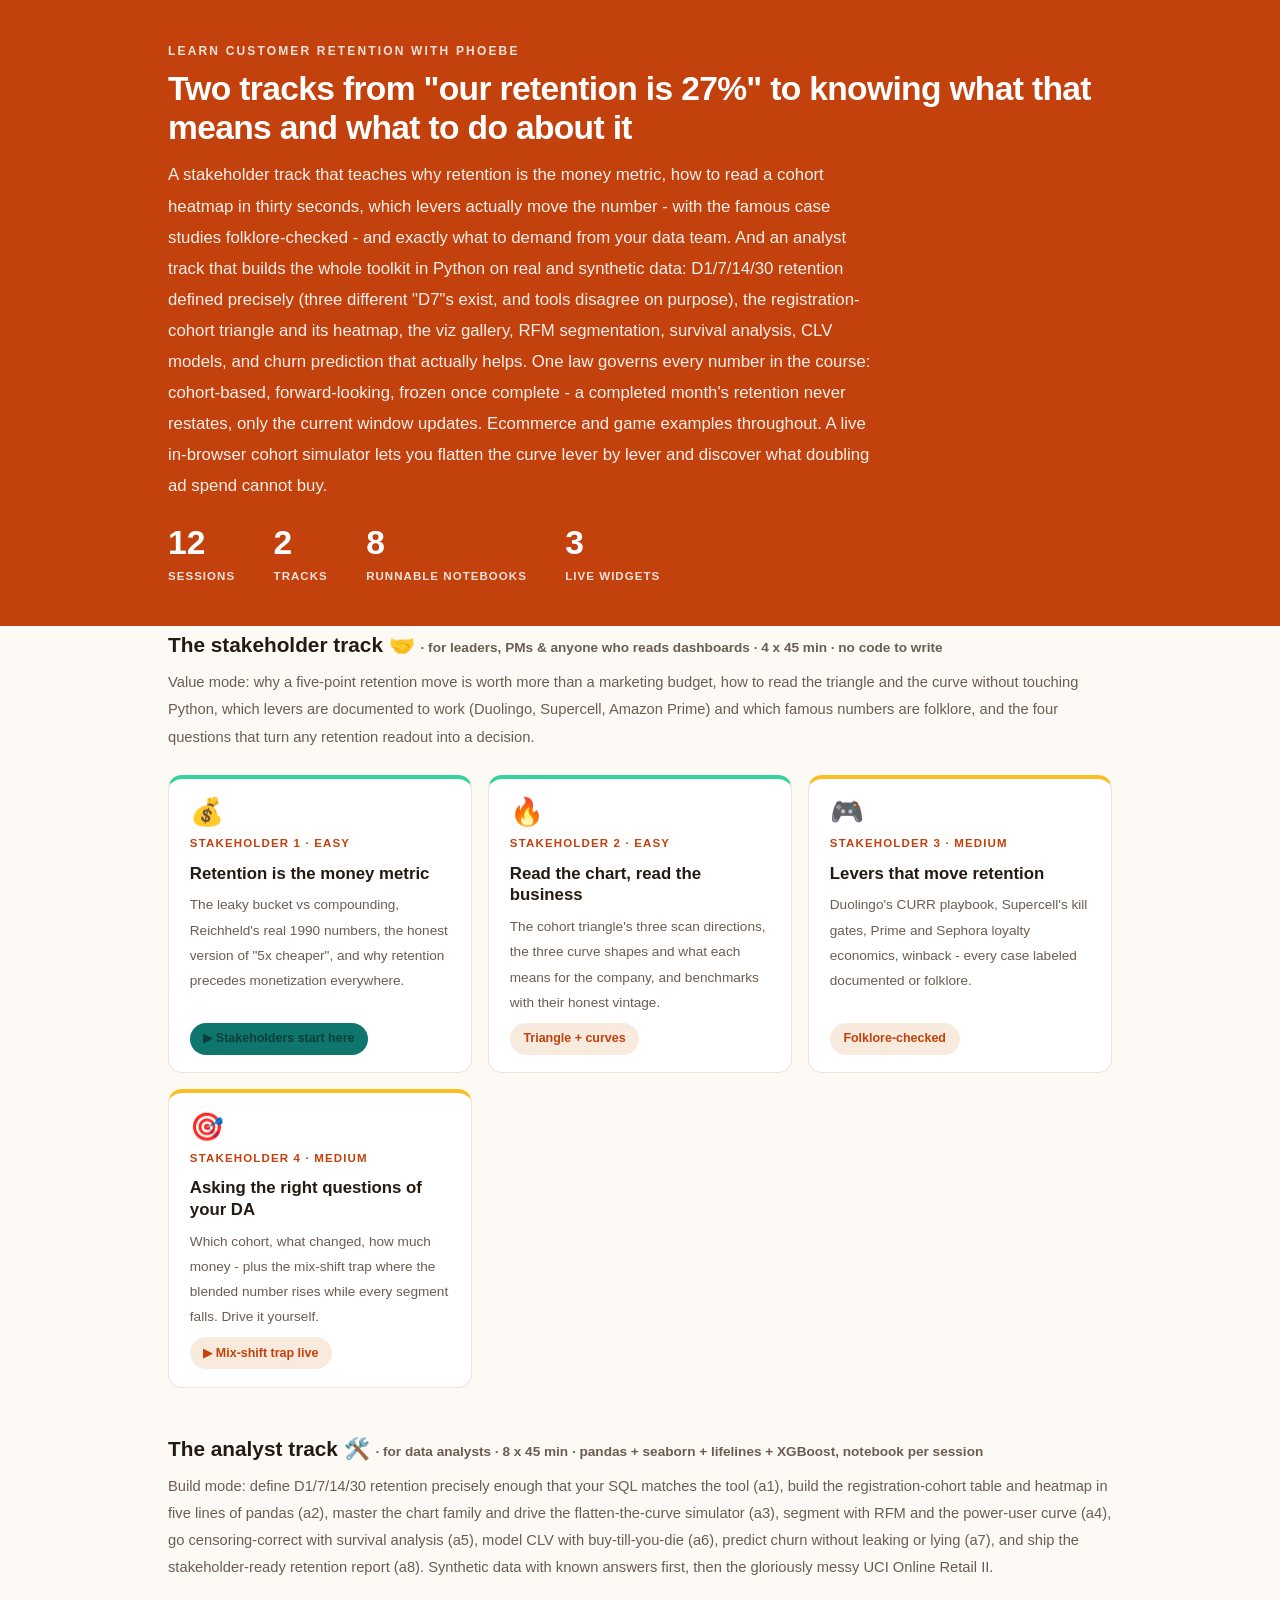
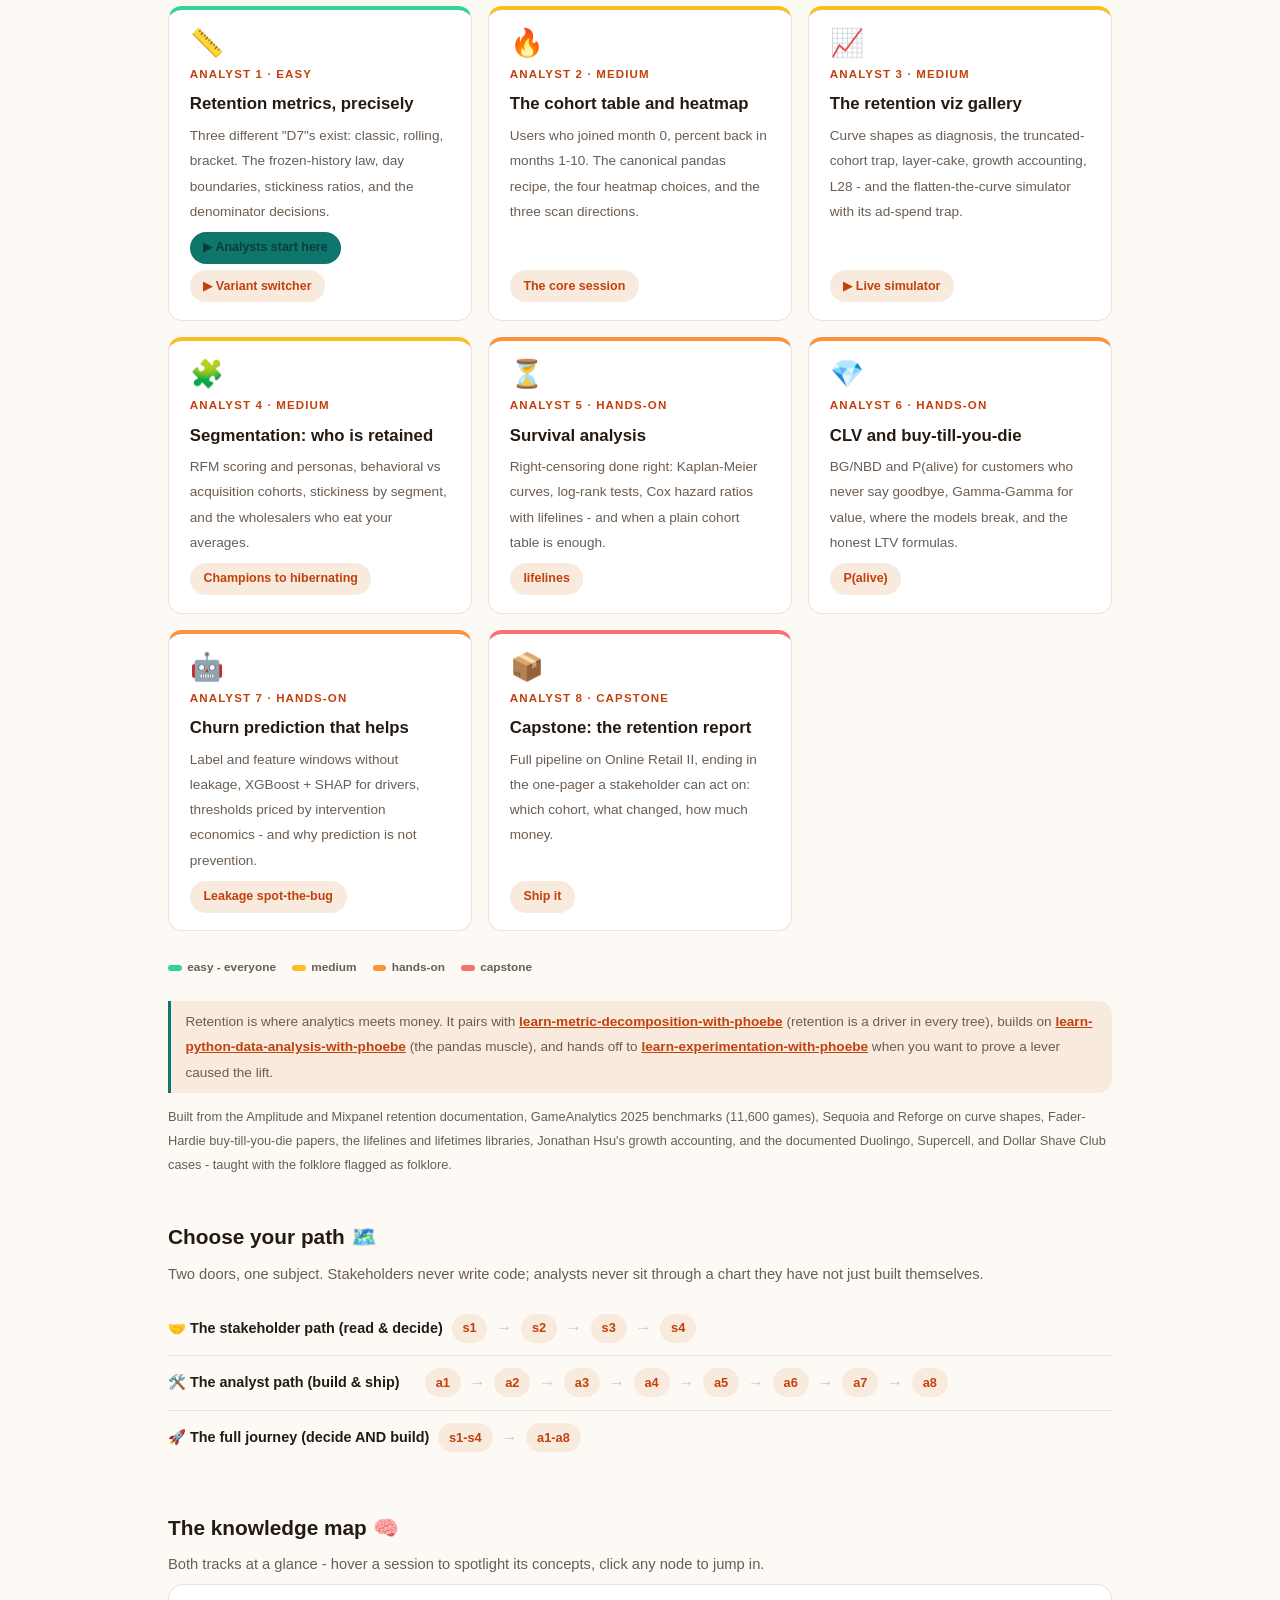
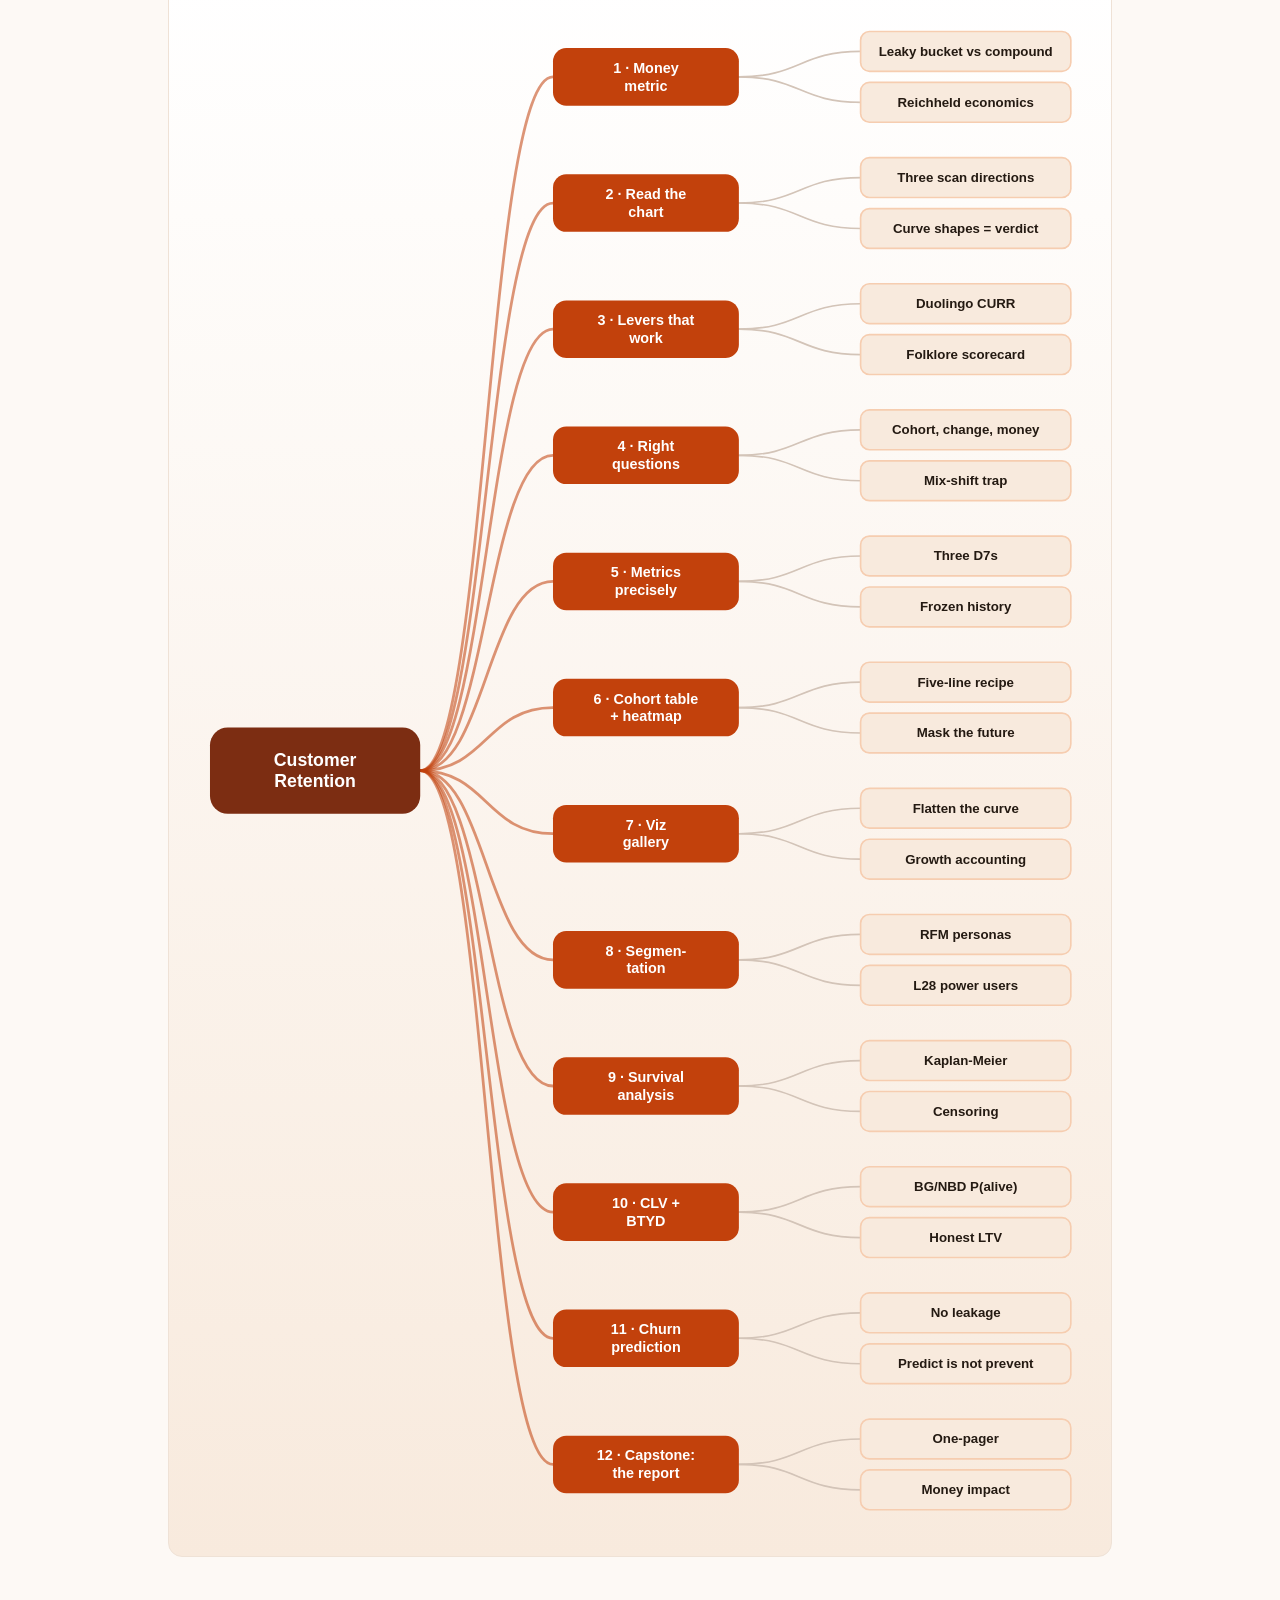
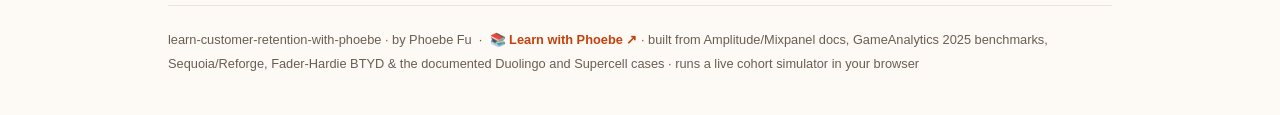
==== index.html @ f3ed0c8d "learn-customer-retention-with-phoebe: two-track course (4 stakeholder + 8 analyst sessions) Forward-" ====
<!DOCTYPE html>
<html lang="en">
<head>
<meta charset="UTF-8">
<meta name="viewport" content="width=device-width, initial-scale=1.0">
<!-- social:start -->
<meta name="description" content="A stakeholder track that teaches why retention is the money metric, how to read a cohort heatmap in three scan directions, and which levers actually move the number. An analyst track that builds the whole toolkit in Python: D1/7/14/30 metrics done right, the cohort triangle, survival analysis, CLV models, and churn prediction - with a live flatten-the-curve simulator.">
<meta property="og:type" content="article">
<meta property="og:site_name" content="Learn with Phoebe">
<meta property="og:title" content="learn customer retention with phoebe - a two-track course you run in your browser">
<meta property="og:description" content="Cohort-based retention done right: frozen history, forward-looking windows, the heatmap, curve shapes, survival analysis, CLV, churn prediction - plus the business case studies, folklore-checked.">
<meta property="og:url" content="https://phoebefu6.github.io/learn-customer-retention-with-phoebe/">
<meta property="og:image" content="https://phoebefu6.github.io/learn-customer-retention-with-phoebe/assets/og-cover.png">
<meta property="og:image:width" content="1200">
<meta property="og:image:height" content="630">
<meta name="twitter:card" content="summary_large_image">
<meta name="twitter:title" content="learn customer retention with phoebe - a two-track course you run in your browser">
<meta name="twitter:description" content="Cohort-based retention done right: frozen history, forward-looking windows, the heatmap, curve shapes, survival analysis, CLV, churn prediction - plus the business case studies, folklore-checked.">
<meta name="twitter:image" content="https://phoebefu6.github.io/learn-customer-retention-with-phoebe/assets/og-cover.png">
<!-- social:end -->
<title>learn customer retention with phoebe - a two-track course you run in your browser</title>
<link rel="stylesheet" href="assets/style.css?v=1">
<style>
  .stats-row { display: flex; gap: 2.4rem; margin-top: 1.5rem; flex-wrap: wrap; }
  .stat b { display: block; font-size: 2.1rem; font-weight: 800; line-height: 1.05; font-variant-numeric: tabular-nums; }
  .stat span { font-size: .72rem; opacity: .85; text-transform: uppercase; letter-spacing: .09em; font-weight: 600; }

  .course-grid { display: grid; grid-template-columns: repeat(auto-fit, minmax(17rem, 1fr)); gap: 1rem; margin-top: 1.5rem; }
  .course-card {
    border: 1px solid var(--hairline);
    border-top: 4px solid var(--diff, var(--indigo));
    border-radius: var(--radius);
    padding: 1.2rem 1.3rem 1.1rem;
    display: flex;
    flex-direction: column;
    gap: .5rem;
    text-decoration: none;
    color: var(--ink);
    background: #fff;
    transition: box-shadow .15s ease, border-color .15s ease, transform .15s ease;
    position: relative;
  }
  .course-card:hover { border-color: var(--indigo-soft); border-top-color: var(--diff, var(--indigo)); box-shadow: 0 8px 28px rgba(194,65,12,.14); transform: translateY(-3px); }
  .course-card .cicon { font-size: 1.7rem; line-height: 1; }
  .course-card .cnum { font-size: .72rem; font-weight: 700; color: var(--indigo); text-transform: uppercase; letter-spacing: .1em; }
  .course-card h3 { font-size: 1.05rem; font-weight: 800; line-height: 1.3; }
  .course-card p { font-size: .85rem; color: var(--muted); flex: 1; }
  .course-card .meta { display: flex; gap: .4rem; flex-wrap: wrap; }

  .diff-legend { display: flex; gap: 1rem; margin-top: 1.6rem; font-size: .74rem; color: var(--muted); font-weight: 600; flex-wrap: wrap; }
  .diff-legend i { display: inline-block; width: .85rem; height: .35rem; border-radius: 999px; margin-right: .35rem; vertical-align: middle; }

  .prereq-line { margin-top: 1.4rem; font-size: .85rem; color: var(--muted); border-left: 3px solid var(--amber); padding: .5rem .9rem; background: var(--indigo-50); border-radius: 0 var(--radius) var(--radius) 0; }
  .prereq-line a { color: var(--indigo); font-weight: 700; }
  .sources-line { margin-top: .8rem; font-size: .8rem; color: var(--muted); }

  .paths { margin-top: 2.6rem; }
  .paths h2 { font-size: 1.3rem; font-weight: 800; margin-bottom: .3rem; }
  .paths .plede { color: var(--muted); font-size: .92rem; margin-bottom: .8rem; }
  .path { display: flex; gap: .55rem; align-items: center; padding: .75rem 0; border-bottom: .5px solid var(--hairline); flex-wrap: wrap; }
  .path:last-child { border-bottom: none; }
  .path b { min-width: 15.5rem; font-size: .9rem; }
  .path .pstep { background: var(--indigo-50); color: var(--indigo); border-radius: 999px; padding: .16rem .68rem; font-weight: 700; font-size: .8rem; text-decoration: none; transition: all .12s ease; }
  .path .pstep:hover { background: var(--indigo); color: #fff; }
  .path .parr { color: var(--faint); font-weight: 700; }

  .mm-section { margin-top: 1.6rem; }
  .mm-section h2 { font-size: 1.3rem; font-weight: 800; margin-bottom: .2rem; }
  .mm-section .mm-lede { color: var(--muted); font-size: .92rem; margin-bottom: .4rem; }
  .mm-wrap { border: 1px solid var(--hairline); border-radius: var(--radius); background: linear-gradient(180deg,#fff,#F8EADD); padding: .6rem; overflow-x: auto; }
  .mm-svg { width: 100%; height: auto; display: block; max-width: 60rem; margin: 0 auto; min-width: 34rem; }
  .mm-link { cursor: pointer; text-decoration: none; }
  .mm-node rect { transition: opacity .15s ease, filter .15s ease; }
  .mm-node text { pointer-events: none; }
  .mm-link:hover .mm-node rect { filter: brightness(1.06); }
  .mm-edge { transition: opacity .15s ease; }
</style>
</head>
<body>

<header class="masthead">
  <div class="wrap">
    <div class="eyebrow">Learn Customer Retention with Phoebe</div>
    <h1>Two tracks from "our retention is 27%" to knowing what that means and what to do about it</h1>
    <p class="sub">A stakeholder track that teaches why retention is the money metric, how to read a cohort heatmap in thirty seconds, which levers actually move the number - with the famous case studies folklore-checked - and exactly what to demand from your data team. And an analyst track that builds the whole toolkit in Python on real and synthetic data: D1/7/14/30 retention defined precisely (three different "D7"s exist, and tools disagree on purpose), the registration-cohort triangle and its heatmap, the viz gallery, RFM segmentation, survival analysis, CLV models, and churn prediction that actually helps. One law governs every number in the course: cohort-based, forward-looking, frozen once complete - a completed month's retention never restates, only the current window updates. Ecommerce and game examples throughout. A live in-browser cohort simulator lets you flatten the curve lever by lever and discover what doubling ad spend cannot buy.</p>
    <div class="stats-row">
      <div class="stat"><b data-count="12">12</b><span>sessions</span></div>
      <div class="stat"><b data-count="2">2</b><span>tracks</span></div>
      <div class="stat"><b data-count="8">8</b><span>runnable notebooks</span></div>
      <div class="stat"><b data-count="3">3</b><span>live widgets</span></div>
    </div>
  </div>
</header>

<main class="wrap">

  <section class="section">
    <div class="paths" style="margin-top:0">
      <h2>The stakeholder track 🤝 <span style="font-size:.85rem;font-weight:600;color:var(--muted)">· for leaders, PMs &amp; anyone who reads dashboards · 4 x 45 min · no code to write</span></h2>
      <p class="plede">Value mode: why a five-point retention move is worth more than a marketing budget, how to read the triangle and the curve without touching Python, which levers are documented to work (Duolingo, Supercell, Amazon Prime) and which famous numbers are folklore, and the four questions that turn any retention readout into a decision.</p>
    </div>
    <div class="course-grid">
      <a class="course-card" href="courses/s1-retention-is-the-money-metric.html" style="--diff:#34D399">
        <span class="cicon">💰</span>
        <span class="cnum">Stakeholder 1 · easy</span>
        <h3>Retention is the money metric</h3>
        <p>The leaky bucket vs compounding, Reichheld's real 1990 numbers, the honest version of "5x cheaper", and why retention precedes monetization everywhere.</p>
        <span class="meta"><span class="pill amber">▶ Stakeholders start here</span></span>
      </a>
      <a class="course-card" href="courses/s2-read-the-chart-read-the-business.html" style="--diff:#34D399">
        <span class="cicon">🔥</span>
        <span class="cnum">Stakeholder 2 · easy</span>
        <h3>Read the chart, read the business</h3>
        <p>The cohort triangle's three scan directions, the three curve shapes and what each means for the company, and benchmarks with their honest vintage.</p>
        <span class="meta"><span class="pill light">Triangle + curves</span></span>
      </a>
      <a class="course-card" href="courses/s3-levers-that-move-retention.html" style="--diff:#FBBF24">
        <span class="cicon">🎮</span>
        <span class="cnum">Stakeholder 3 · medium</span>
        <h3>Levers that move retention</h3>
        <p>Duolingo's CURR playbook, Supercell's kill gates, Prime and Sephora loyalty economics, winback - every case labeled documented or folklore.</p>
        <span class="meta"><span class="pill light">Folklore-checked</span></span>
      </a>
      <a class="course-card" href="courses/s4-asking-the-right-questions.html" style="--diff:#FBBF24">
        <span class="cicon">🎯</span>
        <span class="cnum">Stakeholder 4 · medium</span>
        <h3>Asking the right questions of your DA</h3>
        <p>Which cohort, what changed, how much money - plus the mix-shift trap where the blended number rises while every segment falls. Drive it yourself.</p>
        <span class="meta"><span class="pill light">▶ Mix-shift trap live</span></span>
      </a>
    </div>

    <div class="paths">
      <h2>The analyst track 🛠️ <span style="font-size:.85rem;font-weight:600;color:var(--muted)">· for data analysts · 8 x 45 min · pandas + seaborn + lifelines + XGBoost, notebook per session</span></h2>
      <p class="plede">Build mode: define D1/7/14/30 retention precisely enough that your SQL matches the tool (a1), build the registration-cohort table and heatmap in five lines of pandas (a2), master the chart family and drive the flatten-the-curve simulator (a3), segment with RFM and the power-user curve (a4), go censoring-correct with survival analysis (a5), model CLV with buy-till-you-die (a6), predict churn without leaking or lying (a7), and ship the stakeholder-ready retention report (a8). Synthetic data with known answers first, then the gloriously messy UCI Online Retail II.</p>
    </div>
    <div class="course-grid">
      <a class="course-card" href="courses/a1-retention-metrics-precisely.html" style="--diff:#34D399">
        <span class="cicon">📏</span>
        <span class="cnum">Analyst 1 · easy</span>
        <h3>Retention metrics, precisely</h3>
        <p>Three different "D7"s exist: classic, rolling, bracket. The frozen-history law, day boundaries, stickiness ratios, and the denominator decisions.</p>
        <span class="meta"><span class="pill amber">▶ Analysts start here</span><span class="pill light">▶ Variant switcher</span></span>
      </a>
      <a class="course-card" href="courses/a2-cohort-table-and-heatmap.html" style="--diff:#FBBF24">
        <span class="cicon">🔥</span>
        <span class="cnum">Analyst 2 · medium</span>
        <h3>The cohort table and heatmap</h3>
        <p>Users who joined month 0, percent back in months 1-10. The canonical pandas recipe, the four heatmap choices, and the three scan directions.</p>
        <span class="meta"><span class="pill light">The core session</span></span>
      </a>
      <a class="course-card" href="courses/a3-retention-viz-gallery.html" style="--diff:#FBBF24">
        <span class="cicon">📈</span>
        <span class="cnum">Analyst 3 · medium</span>
        <h3>The retention viz gallery</h3>
        <p>Curve shapes as diagnosis, the truncated-cohort trap, layer-cake, growth accounting, L28 - and the flatten-the-curve simulator with its ad-spend trap.</p>
        <span class="meta"><span class="pill light">▶ Live simulator</span></span>
      </a>
      <a class="course-card" href="courses/a4-segmentation-rfm.html" style="--diff:#FBBF24">
        <span class="cicon">🧩</span>
        <span class="cnum">Analyst 4 · medium</span>
        <h3>Segmentation: who is retained</h3>
        <p>RFM scoring and personas, behavioral vs acquisition cohorts, stickiness by segment, and the wholesalers who eat your averages.</p>
        <span class="meta"><span class="pill light">Champions to hibernating</span></span>
      </a>
      <a class="course-card" href="courses/a5-survival-analysis.html" style="--diff:#FB923C">
        <span class="cicon">⏳</span>
        <span class="cnum">Analyst 5 · hands-on</span>
        <h3>Survival analysis</h3>
        <p>Right-censoring done right: Kaplan-Meier curves, log-rank tests, Cox hazard ratios with lifelines - and when a plain cohort table is enough.</p>
        <span class="meta"><span class="pill light">lifelines</span></span>
      </a>
      <a class="course-card" href="courses/a6-clv-buy-till-you-die.html" style="--diff:#FB923C">
        <span class="cicon">💎</span>
        <span class="cnum">Analyst 6 · hands-on</span>
        <h3>CLV and buy-till-you-die</h3>
        <p>BG/NBD and P(alive) for customers who never say goodbye, Gamma-Gamma for value, where the models break, and the honest LTV formulas.</p>
        <span class="meta"><span class="pill light">P(alive)</span></span>
      </a>
      <a class="course-card" href="courses/a7-churn-prediction.html" style="--diff:#FB923C">
        <span class="cicon">🤖</span>
        <span class="cnum">Analyst 7 · hands-on</span>
        <h3>Churn prediction that helps</h3>
        <p>Label and feature windows without leakage, XGBoost + SHAP for drivers, thresholds priced by intervention economics - and why prediction is not prevention.</p>
        <span class="meta"><span class="pill light">Leakage spot-the-bug</span></span>
      </a>
      <a class="course-card" href="courses/a8-capstone-retention-report.html" style="--diff:#F87171">
        <span class="cicon">📦</span>
        <span class="cnum">Analyst 8 · capstone</span>
        <h3>Capstone: the retention report</h3>
        <p>Full pipeline on Online Retail II, ending in the one-pager a stakeholder can act on: which cohort, what changed, how much money.</p>
        <span class="meta"><span class="pill light">Ship it</span></span>
      </a>
    </div>
    <div class="diff-legend">
      <span><i style="background:#34D399"></i>easy - everyone</span>
      <span><i style="background:#FBBF24"></i>medium</span>
      <span><i style="background:#FB923C"></i>hands-on</span>
      <span><i style="background:#F87171"></i>capstone</span>
    </div>

    <p class="prereq-line">Retention is where analytics meets money. It pairs with <a href="https://phoebefu6.github.io/learn-metric-decomposition-with-phoebe/">learn-metric-decomposition-with-phoebe</a> (retention is a driver in every tree), builds on <a href="https://phoebefu6.github.io/learn-python-data-analysis-with-phoebe/">learn-python-data-analysis-with-phoebe</a> (the pandas muscle), and hands off to <a href="https://phoebefu6.github.io/learn-experimentation-with-phoebe/">learn-experimentation-with-phoebe</a> when you want to prove a lever caused the lift.</p>
    <p class="sources-line">Built from the Amplitude and Mixpanel retention documentation, GameAnalytics 2025 benchmarks (11,600 games), Sequoia and Reforge on curve shapes, Fader-Hardie buy-till-you-die papers, the lifelines and lifetimes libraries, Jonathan Hsu's growth accounting, and the documented Duolingo, Supercell, and Dollar Shave Club cases - taught with the folklore flagged as folklore.</p>

    <div class="paths">
      <h2>Choose your path 🗺️</h2>
      <p class="plede">Two doors, one subject. Stakeholders never write code; analysts never sit through a chart they have not just built themselves.</p>
      <div class="path"><b>🤝 The stakeholder path (read &amp; decide)</b>
        <a class="pstep" href="courses/s1-retention-is-the-money-metric.html">s1</a><span class="parr">→</span>
        <a class="pstep" href="courses/s2-read-the-chart-read-the-business.html">s2</a><span class="parr">→</span>
        <a class="pstep" href="courses/s3-levers-that-move-retention.html">s3</a><span class="parr">→</span>
        <a class="pstep" href="courses/s4-asking-the-right-questions.html">s4</a>
      </div>
      <div class="path"><b>🛠️ The analyst path (build &amp; ship)</b>
        <a class="pstep" href="courses/a1-retention-metrics-precisely.html">a1</a><span class="parr">→</span>
        <a class="pstep" href="courses/a2-cohort-table-and-heatmap.html">a2</a><span class="parr">→</span>
        <a class="pstep" href="courses/a3-retention-viz-gallery.html">a3</a><span class="parr">→</span>
        <a class="pstep" href="courses/a4-segmentation-rfm.html">a4</a><span class="parr">→</span>
        <a class="pstep" href="courses/a5-survival-analysis.html">a5</a><span class="parr">→</span>
        <a class="pstep" href="courses/a6-clv-buy-till-you-die.html">a6</a><span class="parr">→</span>
        <a class="pstep" href="courses/a7-churn-prediction.html">a7</a><span class="parr">→</span>
        <a class="pstep" href="courses/a8-capstone-retention-report.html">a8</a>
      </div>
      <div class="path"><b>🚀 The full journey (decide AND build)</b>
        <a class="pstep" href="courses/s1-retention-is-the-money-metric.html">s1-s4</a><span class="parr">→</span>
        <a class="pstep" href="courses/a1-retention-metrics-precisely.html">a1-a8</a>
      </div>
    </div>
  </section>

  <section class="section mm-section">
    <h2>The knowledge map 🧠</h2>
    <p class="mm-lede">Both tracks at a glance - hover a session to spotlight its concepts, click any node to jump in.</p>
    <div class="mm-wrap"><div id="mindmap"></div></div>
  </section>

  <footer class="pagefoot">
    <span>learn-customer-retention-with-phoebe · by Phoebe Fu &nbsp;·&nbsp; 📚 <a href="https://phoebefu6.github.io/learn-with-phoebe/">Learn with Phoebe ↗</a> · built from Amplitude/Mixpanel docs, GameAnalytics 2025 benchmarks, Sequoia/Reforge, Fader-Hardie BTYD &amp; the documented Duolingo and Supercell cases · runs a live cohort simulator in your browser</span>
  </footer>
</main>

<script>
window.MINDMAP_DATA = {
  title: "Customer\nRetention",
  centerColor: "#7C2D12",
  sessions: [
    { label: "Money\nmetric", href: "courses/s1-retention-is-the-money-metric.html", color: "#34D399",
      concepts: [
        { label: "Leaky bucket vs compound", href: "courses/s1-retention-is-the-money-metric.html" },
        { label: "Reichheld economics", href: "courses/s1-retention-is-the-money-metric.html" } ] },
    { label: "Read the\nchart", href: "courses/s2-read-the-chart-read-the-business.html", color: "#34D399",
      concepts: [
        { label: "Three scan directions", href: "courses/s2-read-the-chart-read-the-business.html" },
        { label: "Curve shapes = verdict", href: "courses/s2-read-the-chart-read-the-business.html" } ] },
    { label: "Levers that\nwork", href: "courses/s3-levers-that-move-retention.html", color: "#FBBF24",
      concepts: [
        { label: "Duolingo CURR", href: "courses/s3-levers-that-move-retention.html" },
        { label: "Folklore scorecard", href: "courses/s3-levers-that-move-retention.html" } ] },
    { label: "Right\nquestions", href: "courses/s4-asking-the-right-questions.html", color: "#FBBF24",
      concepts: [
        { label: "Cohort, change, money", href: "courses/s4-asking-the-right-questions.html" },
        { label: "Mix-shift trap", href: "courses/s4-asking-the-right-questions.html" } ] },
    { label: "Metrics\nprecisely", href: "courses/a1-retention-metrics-precisely.html", color: "#34D399",
      concepts: [
        { label: "Three D7s", href: "courses/a1-retention-metrics-precisely.html" },
        { label: "Frozen history", href: "courses/a1-retention-metrics-precisely.html" } ] },
    { label: "Cohort table\n+ heatmap", href: "courses/a2-cohort-table-and-heatmap.html", color: "#FBBF24",
      concepts: [
        { label: "Five-line recipe", href: "courses/a2-cohort-table-and-heatmap.html" },
        { label: "Mask the future", href: "courses/a2-cohort-table-and-heatmap.html" } ] },
    { label: "Viz\ngallery", href: "courses/a3-retention-viz-gallery.html", color: "#FBBF24",
      concepts: [
        { label: "Flatten the curve", href: "courses/a3-retention-viz-gallery.html" },
        { label: "Growth accounting", href: "courses/a3-retention-viz-gallery.html" } ] },
    { label: "Segmen-\ntation", href: "courses/a4-segmentation-rfm.html", color: "#FBBF24",
      concepts: [
        { label: "RFM personas", href: "courses/a4-segmentation-rfm.html" },
        { label: "L28 power users", href: "courses/a4-segmentation-rfm.html" } ] },
    { label: "Survival\nanalysis", href: "courses/a5-survival-analysis.html", color: "#FB923C",
      concepts: [
        { label: "Kaplan-Meier", href: "courses/a5-survival-analysis.html" },
        { label: "Censoring", href: "courses/a5-survival-analysis.html" } ] },
    { label: "CLV +\nBTYD", href: "courses/a6-clv-buy-till-you-die.html", color: "#FB923C",
      concepts: [
        { label: "BG/NBD P(alive)", href: "courses/a6-clv-buy-till-you-die.html" },
        { label: "Honest LTV", href: "courses/a6-clv-buy-till-you-die.html" } ] },
    { label: "Churn\nprediction", href: "courses/a7-churn-prediction.html", color: "#FB923C",
      concepts: [
        { label: "No leakage", href: "courses/a7-churn-prediction.html" },
        { label: "Predict is not prevent", href: "courses/a7-churn-prediction.html" } ] },
    { label: "Capstone:\nthe report", href: "courses/a8-capstone-retention-report.html", color: "#F87171",
      concepts: [
        { label: "One-pager", href: "courses/a8-capstone-retention-report.html" },
        { label: "Money impact", href: "courses/a8-capstone-retention-report.html" } ] }
  ]
};
</script>
<script src="assets/mindmap.js?v=1"></script>
<script src="assets/app.js?v=1"></script>
</body>
</html>
---- assets/style.css ----
/* learn-sql-with-phoebe - editorial bold design system
   Accent: SQLite blue #C2410C · Ink navy #7C2D12 · Flagship: amber #0F766E
   (CSS var names still read --indigo/--amber; they hold SQL-blue values.) */

:root {
  --indigo: #C2410C;
  --indigo-deep: #7C2D12;
  --indigo-mid: #EA580C;
  --indigo-soft: #F6CDB0;
  --indigo-50: #F8EADD;
  --ink: #241A12;
  --muted: #6B5D52;
  --faint: #D3C4B8;
  --hairline: #EFE2D6;
  --amber: #0F766E;
  --amber-ink: #083F3A;
  --amber-50: #DCF1EF;
  --paper: #FDF9F5;
  --code-bg: #1D120A;
  --code-ink: #F0DFCE;
  --radius: 14px;
}

* { margin: 0; padding: 0; box-sizing: border-box; }

html { font-size: 16px; scroll-behavior: smooth; }
html.zoom-125 { font-size: 20px; }
html.zoom-150 { font-size: 24px; }

body {
  font-family: "Inter", -apple-system, BlinkMacSystemFont, "Segoe UI", Roboto, sans-serif;
  background: var(--paper);
  color: var(--ink);
  line-height: 1.85;
  font-feature-settings: "tnum";
}

.wrap { max-width: 62rem; margin: 0 auto; padding: 0 1.5rem; }

/* ---------- header band ---------- */
.masthead {
  background: var(--indigo);
  color: #fff;
  padding: 2.5rem 0 2.25rem;
}
.masthead .eyebrow {
  font-size: .75rem;
  letter-spacing: .18em;
  text-transform: uppercase;
  opacity: .85;
  font-weight: 600;
}
.masthead h1 {
  font-size: 2.1rem;
  line-height: 1.15;
  font-weight: 800;
  margin: .5rem 0 .75rem;
  letter-spacing: -.02em;
}
.masthead h1 .accent { color: inherit; }
.masthead .sub { font-size: 1.05rem; opacity: .92; max-width: 44rem; }

.chip-row { display: flex; flex-wrap: wrap; gap: .5rem; margin-top: 1.1rem; }
.chip {
  display: inline-flex;
  align-items: center;
  gap: .35rem;
  border-radius: 999px;
  padding: .25rem .8rem;
  font-size: .78rem;
  font-weight: 600;
  white-space: nowrap;
}
.chip.level { background: #fff; color: var(--indigo); }
.chip.audience { background: rgba(255,255,255,.16); color: #fff; border: 1px solid rgba(255,255,255,.35); }
.chip.time { background: var(--ink); color: #fff; font-variant-numeric: tabular-nums; }

/* ---------- agenda bar ---------- */
.agenda {
  display: flex;
  border-radius: 999px;
  overflow: hidden;
  margin: 1.4rem 0 0;
  font-size: .72rem;
  font-weight: 600;
  text-align: center;
  color: #fff;
}
.agenda span { padding: .45rem .3rem; white-space: nowrap; overflow: hidden; text-overflow: ellipsis; }
.agenda .a1 { background: var(--indigo-deep); }
.agenda .a2 { background: var(--indigo-mid); color: var(--ink); }
.agenda .a3 { background: #C84C28; color: #fff; }
.agenda .a4 { background: var(--indigo-soft); color: var(--ink); }

/* ---------- toolbar ---------- */
.toolbar {
  position: sticky;
  top: 0;
  z-index: 40;
  background: rgba(255,255,255,.94);
  backdrop-filter: blur(6px);
  border-bottom: 1px solid var(--hairline);
  padding: .55rem 0;
}
.toolbar .wrap { display: flex; align-items: center; gap: .6rem; }
.toolbar .crumb { font-size: .8rem; color: var(--muted); font-weight: 600; margin-right: auto; }
.toolbar .crumb a { color: var(--indigo); text-decoration: none; }
.btn {
  border: 1px solid var(--hairline);
  background: #fff;
  color: var(--ink);
  border-radius: 999px;
  padding: .35rem .9rem;
  font-size: .78rem;
  font-weight: 600;
  cursor: pointer;
  font-family: inherit;
  transition: all .15s ease;
}
.btn:hover { border-color: var(--indigo); color: var(--indigo); }
.btn.primary { background: var(--indigo); border-color: var(--indigo); color: #fff; }
.btn.primary:hover { background: var(--indigo-deep); }

/* ---------- sections ---------- */
main { padding: 2.5rem 0 4rem; }

.section { margin-bottom: 2.8rem; }
.section-kicker { margin-bottom: 1rem; }
.section-kicker .klabel {
  display: block;
  font-size: .72rem;
  text-transform: uppercase;
  letter-spacing: .1em;
  color: var(--indigo);
  font-weight: 700;
  margin-bottom: .35rem;
}
.section-kicker h2 {
  font-size: 1.45rem;
  font-weight: 800;
  letter-spacing: -.01em;
  display: flex;
  align-items: center;
  gap: .7rem;
  flex-wrap: wrap;
}
.section-kicker .tag {
  border-radius: 999px;
  padding: .18rem .7rem;
  font-size: .7rem;
  font-weight: 700;
  text-transform: uppercase;
  letter-spacing: .08em;
}
.tag.concept { background: var(--indigo-50); color: var(--indigo); }
.tag.demo { background: var(--amber-50); color: var(--amber-ink); }
.tag.exercise { background: var(--ink); color: #fff; }

.lede { color: var(--muted); max-width: 46rem; margin-bottom: 1.4rem; line-height: 1.8; }

/* live vs self-study markers on cards */
.mode {
  font-size: .64rem;
  font-weight: 700;
  text-transform: uppercase;
  letter-spacing: .07em;
  padding: .14rem .6rem;
  border-radius: 999px;
  flex: none;
}
.mode.live { background: var(--indigo); color: #fff; }
.mode.self { background: #fff; color: var(--muted); border: 1px solid var(--hairline); }

/* ---------- accordions ---------- */
details.card {
  border: 1px solid var(--hairline);
  border-radius: var(--radius);
  margin-bottom: .8rem;
  overflow: hidden;
  background: #fff;
}
details.card[open] { border-color: var(--indigo-soft); box-shadow: 0 8px 28px rgba(47,125,91,.08); }
details.card summary {
  list-style: none;
  cursor: pointer;
  padding: 1rem 1.25rem;
  display: flex;
  align-items: center;
  gap: .75rem;
  font-weight: 700;
  font-size: 1.02rem;
  user-select: none;
}
details.card summary::-webkit-details-marker { display: none; }
details.card summary .dot {
  width: .6rem; height: .6rem;
  border-radius: 999px;
  background: var(--indigo);
  flex: none;
}
details.card summary .mini { margin-left: auto; font-size: .72rem; color: var(--muted); font-weight: 600; white-space: nowrap; }
details.card summary .caret { transition: transform .2s ease; color: var(--indigo); font-size: .8rem; }
details.card[open] summary .caret { transform: rotate(90deg); }
details.card .body { padding: 0 1.25rem 1.4rem; border-top: 1px solid var(--hairline); padding-top: 1.15rem; }
details.card .body p { margin-bottom: 1.05rem; max-width: 48rem; }
details.card .body p:last-child { margin-bottom: 0; }
details.card .body ul, details.card .body ol { margin: 0 0 1.1rem 1.2rem; max-width: 47rem; }
details.card .body li { margin-bottom: .65rem; }
details.card .body h4 { font-size: .95rem; font-weight: 700; margin: 1.1rem 0 .45rem; }
details.card .body h4:first-child { margin-top: 0; }

/* ---------- pills & legends ---------- */
.legend { display: flex; flex-wrap: wrap; gap: .5rem; margin: 0 0 1.2rem; }
.pill {
  display: inline-flex;
  align-items: center;
  gap: .4rem;
  border-radius: 999px;
  padding: .28rem .85rem;
  font-size: .78rem;
  font-weight: 600;
}
.pill.solid { background: var(--indigo); color: #fff; }
.pill.light { background: var(--indigo-50); color: var(--indigo); }
.pill.inkpill { background: var(--ink); color: #fff; }
.pill.amber, .pill.peach { background: var(--amber); color: var(--amber-ink); }
.pill.bare { color: var(--faint); }

/* ---------- 4D grid ---------- */
.grid-2 { display: grid; grid-template-columns: repeat(auto-fit, minmax(15rem, 1fr)); gap: .8rem; margin: .5rem 0 1rem; }
.d-card {
  border: 1px solid var(--hairline);
  border-left: 4px solid var(--indigo);
  border-radius: 10px;
  padding: 1rem 1.1rem;
}
.d-card h4 { font-size: .95rem; margin-bottom: .3rem; }
.d-card h4 .lead-letter { color: var(--indigo); }
.d-card p { font-size: .86rem; color: var(--muted); margin: 0; }

/* ---------- tables ---------- */
table.clean { width: 100%; border-collapse: collapse; font-size: .9rem; margin: .4rem 0 1rem; }
table.clean th {
  text-align: left;
  font-size: .72rem;
  text-transform: uppercase;
  letter-spacing: .08em;
  color: var(--muted);
  padding: .5rem .6rem;
  border-bottom: 2px solid var(--ink);
}
table.clean td { padding: .7rem .6rem; border-bottom: .5px solid var(--hairline); vertical-align: top; line-height: 1.7; }
table.clean td:first-child { font-weight: 600; }

/* ---------- prompt boxes ---------- */
.prompt-box {
  position: relative;
  background: var(--code-bg);
  color: var(--code-ink);
  border-radius: var(--radius);
  padding: 1.1rem 1.2rem;
  margin: 1rem 0 1.2rem;
  font-family: "SF Mono", ui-monospace, Menlo, Consolas, monospace;
  font-size: .84rem;
  line-height: 1.65;
  white-space: pre-wrap;
  word-break: break-word;
}
.prompt-box .label {
  position: absolute;
  top: -0.7rem;
  left: 1rem;
  background: var(--indigo);
  color: #fff;
  font-family: "Inter", -apple-system, sans-serif;
  font-size: .68rem;
  font-weight: 700;
  letter-spacing: .06em;
  text-transform: uppercase;
  border-radius: 999px;
  padding: .15rem .7rem;
}
.prompt-box.bad .label { background: var(--faint); color: var(--ink); }
.prompt-box.good .label { background: var(--amber); color: var(--amber-ink); }
.copy-btn {
  position: absolute;
  top: .7rem;
  right: .7rem;
  background: rgba(255,255,255,.1);
  border: 1px solid rgba(255,255,255,.25);
  color: #fff;
  border-radius: 999px;
  padding: .25rem .8rem;
  font-size: .72rem;
  font-weight: 600;
  cursor: pointer;
  font-family: "Inter", -apple-system, sans-serif;
  transition: background .15s ease;
}
.copy-btn:hover { background: rgba(255,255,255,.22); }
.copy-btn.copied { background: var(--amber); border-color: var(--amber); color: var(--amber-ink); }

/* ---------- demo steps ---------- */
.steps { counter-reset: step; margin: .6rem 0 1rem; }
.step {
  display: flex;
  gap: .9rem;
  padding: .85rem 0;
  border-bottom: .5px solid var(--hairline);
}
.step:last-child { border-bottom: none; }
.step::before {
  counter-increment: step;
  content: counter(step);
  flex: none;
  width: 1.7rem; height: 1.7rem;
  border-radius: 999px;
  background: var(--indigo-50);
  color: var(--indigo);
  font-weight: 700;
  font-size: .85rem;
  display: inline-flex;
  align-items: center;
  justify-content: center;
  margin-top: .1rem;
}
.step p { margin: 0; }

/* ---------- callouts ---------- */
.callout {
  border-radius: var(--radius);
  padding: 1rem 1.2rem;
  margin: 1rem 0;
  font-size: .92rem;
}
.callout.tip { background: var(--indigo-50); border-left: 4px solid var(--indigo); }
.callout.win { background: var(--amber-50); border-left: 4px solid var(--amber); }
.callout strong:first-child { display: block; margin-bottom: .2rem; }

.callout.example {
  background: #FFFFFF;
  border: 1px solid var(--hairline);
  border-left: 4px solid var(--amber);
  font-size: .9rem;
}
.callout.example .ex-pill {
  display: inline-block;
  background: var(--amber);
  color: var(--amber-ink);
  border-radius: 999px;
  padding: .15rem .7rem;
  font-size: .68rem;
  font-weight: 700;
  text-transform: uppercase;
  letter-spacing: .06em;
  margin-bottom: .5rem;
}
.callout.example p { margin: 0 0 .75rem; max-width: 47rem; }
.callout.example p:last-child { margin-bottom: 0; }
.callout.example ul { margin: 0 0 0 1.1rem; max-width: 46rem; }
.callout.example li { margin-bottom: .6rem; }
.callout.example li:last-child { margin-bottom: 0; }

/* ---------- zoomable figures ---------- */
figure.zoomable {
  border: 1px solid var(--hairline);
  border-radius: var(--radius);
  padding: 1.2rem;
  margin: 1rem 0 1.4rem;
  cursor: zoom-in;
  transition: box-shadow .15s ease;
  background: #fff;
}
figure.zoomable:hover { box-shadow: 0 8px 28px rgba(47,125,91,.12); }
figure.zoomable svg, figure.zoomable img { width: 100%; height: auto; display: block; }
figure.zoomable figcaption {
  margin-top: .6rem;
  font-size: .76rem;
  color: var(--muted);
  font-weight: 600;
  display: flex;
  align-items: center;
  gap: .4rem;
}

.lightbox {
  position: fixed;
  inset: 0;
  z-index: 100;
  background: rgba(22,36,30,.9);
  display: none;
  align-items: center;
  justify-content: center;
  padding: 3vh 3vw;
  cursor: zoom-out;
}
.lightbox.open { display: flex; }
.lightbox .inner {
  background: #fff;
  border-radius: var(--radius);
  padding: 2rem;
  max-width: 94vw;
  max-height: 92vh;
  overflow: auto;
}
.lightbox .inner svg, .lightbox .inner img { width: min(88vw, 70rem); height: auto; }
.lightbox .close-hint {
  position: fixed;
  top: 1rem; right: 1.4rem;
  color: #fff;
  font-size: .8rem;
  font-weight: 600;
  opacity: .8;
}

/* ---------- courses covered ---------- */
.covered { border: 1px solid var(--hairline); border-radius: var(--radius); overflow: hidden; }
.covered-row {
  display: flex;
  align-items: baseline;
  gap: .8rem;
  padding: .75rem 1.1rem;
  border-bottom: .5px solid var(--hairline);
  font-size: .9rem;
}
.covered-row:last-child { border-bottom: none; }
.covered-row .status { flex: none; }
.covered-row .name { font-weight: 600; }
.covered-row .note { margin-left: auto; color: var(--muted); font-size: .78rem; text-align: right; }

/* ---------- cheat sheet footer ---------- */
.cheat {
  background: var(--ink);
  color: #fff;
  border-radius: var(--radius);
  padding: 1.6rem 1.6rem 1.3rem;
  margin-top: 3rem;
}
.cheat h3 { font-size: 1.1rem; margin-bottom: 1rem; }
.cheat h3 span { color: var(--indigo-soft); }
.cheat .grid-2 { gap: 1rem; }
.cheat .cheat-item { border-left: 3px solid var(--indigo-mid); padding-left: .8rem; }
.cheat .cheat-item b { display: block; font-size: .85rem; color: var(--indigo-soft); }
.cheat .cheat-item span { font-size: .82rem; opacity: .85; }

footer.pagefoot {
  border-top: 1px solid var(--hairline);
  margin-top: 3rem;
  padding: 1.4rem 0 2.5rem;
  font-size: .8rem;
  color: var(--muted);
  display: flex;
  justify-content: space-between;
  flex-wrap: wrap;
  gap: .8rem;
}
footer.pagefoot a { color: var(--indigo); text-decoration: none; font-weight: 600; }

/* ---------- wayfinding: reading progress + section dots + part numbers ---------- */

#progress-bar {
  position: fixed;
  top: 0; left: 0;
  height: 3px;
  width: 0;
  background: linear-gradient(90deg, var(--indigo), var(--amber));
  z-index: 90;
}

.pagenav {
  position: fixed;
  right: 1.1rem;
  top: 50%;
  transform: translateY(-50%);
  z-index: 50;
  display: flex;
  flex-direction: column;
  gap: .55rem;
}
.pagenav a {
  width: .68rem; height: .68rem;
  border-radius: 999px;
  background: #fff;
  border: 2px solid var(--faint);
  display: block;
  position: relative;
  transition: all .15s ease;
}
.pagenav a:hover { border-color: var(--indigo); transform: scale(1.3); }
.pagenav a.active { background: var(--indigo); border-color: var(--indigo); }
.pagenav a .nlabel {
  position: absolute;
  right: 1.4rem;
  top: 50%;
  transform: translateY(-50%);
  background: var(--ink);
  color: #fff;
  font-size: .7rem;
  font-weight: 600;
  padding: .22rem .65rem;
  border-radius: 6px;
  white-space: nowrap;
  opacity: 0;
  pointer-events: none;
  transition: opacity .15s ease;
}
.pagenav a:hover .nlabel { opacity: 1; }
@media (max-width: 74rem) { .pagenav { display: none; } }

main { counter-reset: partnum -1; }
.section .section-kicker { position: relative; }
.section .section-kicker::before {
  counter-increment: partnum;
  content: counter(partnum, decimal-leading-zero);
  position: absolute;
  right: 0;
  top: -1.2rem;
  font-size: 4.4rem;
  font-weight: 800;
  color: var(--indigo-50);
  line-height: 1;
  font-variant-numeric: tabular-nums;
  pointer-events: none;
  z-index: 0;
}
.section .section-kicker > * { position: relative; z-index: 1; }

details.card summary { transition: background .15s ease; }
details.card summary:hover { background: #FBF2EA; }

/* ---------- journey strip: you are here in the series ---------- */
.journey {
  display: flex;
  align-items: center;
  gap: .45rem;
  margin-top: 1.1rem;
  flex-wrap: wrap;
}
.journey .jlabel { font-size: .7rem; font-weight: 700; text-transform: uppercase; letter-spacing: .09em; opacity: .8; margin-right: .3rem; }
.journey a {
  width: 1.7rem; height: 1.7rem;
  border-radius: 999px;
  display: inline-flex;
  align-items: center;
  justify-content: center;
  font-size: .8rem;
  font-weight: 700;
  text-decoration: none;
  color: #fff;
  border: 1.5px solid rgba(255,255,255,.45);
  transition: all .15s ease;
  font-variant-numeric: tabular-nums;
}
.journey a:hover { border-color: #fff; transform: scale(1.12); }
.journey a.here { background: #fff; color: var(--indigo); border-color: #fff; }
.journey a.dd-chip { width: auto; border-radius: 999px; padding: 0 .7rem; font-size: .72rem; }

/* ---------- check-yourself quiz ---------- */
.quiz-q {
  border: 1px solid var(--hairline);
  border-radius: var(--radius);
  padding: 1.1rem 1.25rem 1rem;
  margin-bottom: .9rem;
  background: #fff;
}
.quiz-q .qtext { font-weight: 700; margin-bottom: .7rem; }
.quiz-q .qopt {
  display: block;
  width: 100%;
  text-align: left;
  background: #fff;
  border: 1px solid var(--hairline);
  border-radius: 10px;
  padding: .6rem .9rem;
  margin-bottom: .5rem;
  font-size: .9rem;
  font-family: inherit;
  color: var(--ink);
  cursor: pointer;
  transition: all .15s ease;
}
.quiz-q .qopt:hover { border-color: var(--indigo); background: var(--indigo-50); }
.quiz-q .qopt.correct { background: var(--indigo); border-color: var(--indigo); color: #fff; font-weight: 600; }
.quiz-q .qopt.correct::after { content: "  ✓"; }
.quiz-q .qopt.wrong { background: #FEF2F2; border-color: #FCA5A5; color: #991B1B; animation: qshake .3s ease; }
.quiz-q .qopt.wrong::after { content: "  ✗ try again"; font-size: .78rem; }
.quiz-q .qopt:disabled { cursor: default; }
.quiz-q .qwhy {
  display: none;
  background: var(--amber-50);
  border-left: 4px solid var(--amber);
  border-radius: 8px;
  padding: .6rem .9rem;
  font-size: .86rem;
  margin-top: .3rem;
}
.quiz-q.answered .qwhy { display: block; }
@keyframes qshake {
  0%, 100% { transform: translateX(0); }
  25% { transform: translateX(-5px); }
  75% { transform: translateX(5px); }
}
.quiz-score { font-weight: 700; color: var(--indigo); margin-top: .4rem; }

@media (prefers-reduced-motion: reduce) {
  .quiz-q .qopt.wrong { animation: none; }
  .journey a:hover { transform: none; }
}

/* ---------- micro-interactions (react-bits inspired, vanilla) ---------- */

/* BlurText: staggered word reveal on the masthead headline */
.masthead h1 .bw {
  display: inline-block;
  opacity: 0;
  filter: blur(8px);
  transform: translateY(.35em);
  animation: bw-in .7s cubic-bezier(.22,.9,.35,1) forwards;
  animation-delay: var(--bw-delay, 0s);
}
@keyframes bw-in {
  to { opacity: 1; filter: blur(0); transform: translateY(0); }
}

/* SpotlightCard: cursor-following highlight on accordion cards */
details.card { position: relative; }
details.card::after {
  content: "";
  position: absolute;
  inset: 0;
  pointer-events: none;
  opacity: 0;
  transition: opacity .3s ease;
  background: radial-gradient(320px circle at var(--mx, 50%) var(--my, 50%), rgba(47,125,91,.09), transparent 65%);
}
details.card:hover::after { opacity: 1; }

/* ScrollReveal: sections rise in as they enter the viewport */
.js-reveal .section {
  opacity: 0;
  transform: translateY(16px);
  transition: opacity .6s ease, transform .6s cubic-bezier(.22,.9,.35,1);
}
.js-reveal .section.revealed { opacity: 1; transform: none; }

@media (prefers-reduced-motion: reduce) {
  .masthead h1 .bw { animation: none; opacity: 1; filter: none; transform: none; }
  details.card::after { display: none; }
  .js-reveal .section { opacity: 1; transform: none; transition: none; }
}

@media (max-width: 40rem) {
  .masthead h1 { font-size: 1.6rem; }
  .agenda span { font-size: .6rem; }
  .toolbar .crumb { display: none; }
}

@media print {
  .toolbar, .copy-btn { display: none; }
  details.card { border: 1px solid #ccc; }
}

/* ---------- live SQL playground (sql-live.js) ---------- */
.sqlbox {
  border: 1px solid var(--hairline);
  border-radius: var(--radius);
  background: #fff;
  overflow: hidden;
  margin: 1rem 0 1.4rem;
  box-shadow: 0 8px 28px rgba(47,125,91,.06);
}
.sql-bar {
  display: flex; align-items: center; gap: .5rem;
  padding: .5rem .8rem;
  background: var(--indigo-deep);
  color: #fff;
}
.sql-dot { width: .6rem; height: .6rem; border-radius: 999px; background: var(--amber); flex: none; }
.sql-title { font-size: .76rem; font-weight: 600; letter-spacing: .02em; opacity: .92; }
.sql-spacer { margin-left: auto; }
.sql-btn {
  border: 1px solid rgba(255,255,255,.28);
  background: rgba(255,255,255,.08);
  color: #fff;
  border-radius: 999px;
  padding: .26rem .8rem;
  font-size: .74rem; font-weight: 700; cursor: pointer;
  font-family: inherit; transition: all .14s ease; white-space: nowrap;
}
.sql-btn:hover { background: rgba(255,255,255,.2); }
.sql-btn.sql-run { background: var(--amber); color: var(--amber-ink); border-color: var(--amber); }
.sql-btn.sql-run:hover { filter: brightness(1.05); }
.sql-label {
  display: block;
  font-size: .64rem; text-transform: uppercase; letter-spacing: .09em;
  font-weight: 700; color: var(--muted);
  padding: .6rem .9rem .2rem;
}
.sql-code-wrap { border-bottom: 1px solid var(--hairline); }
.sql-code {
  width: 100%;
  border: none; outline: none; resize: vertical;
  padding: .35rem .9rem .9rem;
  font-family: "SF Mono", "JetBrains Mono", Menlo, Consolas, monospace;
  font-size: .86rem; line-height: 1.6;
  color: var(--ink); background: #fff;
  tab-size: 2;
}
.sql-out { padding: .2rem .9rem 1rem; overflow-x: auto; }
.sql-tablewrap { overflow-x: auto; }
table.sql-table { width: 100%; border-collapse: collapse; font-size: .84rem; margin: .3rem 0 .1rem; }
table.sql-table th {
  text-align: left; text-transform: uppercase; letter-spacing: .05em;
  font-size: .68rem; color: var(--indigo); font-weight: 800;
  padding: .35rem .6rem; border-bottom: 2px solid var(--indigo-50); white-space: nowrap;
}
table.sql-table td {
  padding: .32rem .6rem; border-bottom: .5px solid var(--hairline);
  font-variant-numeric: tabular-nums; white-space: nowrap;
}
table.sql-table tr:last-child td { border-bottom: none; }
.sql-null { color: var(--faint); font-style: italic; font-size: .78rem; }
.sql-note { font-size: .74rem; color: var(--muted); margin: .5rem 0 0; font-weight: 600; }
.sql-hint { font-weight: 500; font-style: italic; }
.sql-err {
  font-size: .82rem; color: #991B1B; background: #FEF2F2;
  border: 1px solid #FCA5A5; border-radius: 8px;
  padding: .55rem .75rem; margin: .4rem 0 0;
  font-family: "SF Mono", Menlo, monospace;
}
.sql-cap { font-size: .78rem; color: var(--muted); padding: 0 .9rem .8rem; }
.sqlbox.sql-had-err .sql-bar { background: #7f1d1d; }

/* ===== live driver-tree simulator (tree-live.js) ===== */
.treebox { border: 1px solid #EFE2D6; border-radius: 16px; overflow: hidden; margin: 22px 0; background: #FFFFFF; box-shadow: 0 6px 22px rgba(22,36,30,.06); }
.tree-bar { display: flex; align-items: center; gap: 10px; padding: 10px 14px; background: #FBF2EA; border-bottom: 1px solid #EFE2D6; }
.tree-dot { width: 10px; height: 10px; border-radius: 50%; background: #C2410C; flex: none; }
.tree-title { font-size: 13px; font-weight: 600; color: #6B5D52; }
.tree-spacer { flex: 1; }
.tree-btn { font: inherit; font-size: 13px; font-weight: 600; padding: 6px 12px; border-radius: 999px; border: 1px solid #EFE2D6; background: #FFFFFF; color: #241A12; cursor: pointer; }
.tree-btn:hover { border-color: #C2410C; }
.tree-btn.tree-drop { background: #DCF1EF; border-color: #0F766E; color: #083F3A; }
.tree-btn.tree-drop:hover { background: #0F766E; color: #FFFFFF; }
.tree-canvas { padding: 24px 18px; overflow-x: auto; }
.tree-node-wrap { display: flex; flex-direction: column; align-items: center; }
.tree-node { position: relative; min-width: 130px; max-width: 180px; padding: 12px 14px; border-radius: 12px; border: 1.5px solid #F6CDB0; background: #F8EADD; text-align: center; }
.tree-internal { background: #C2410C; border-color: #7C2D12; }
.tree-internal .tree-lbl, .tree-internal .tree-val { color: #FFFFFF; }
.tree-internal .tree-op { color: #F6CDB0; }
.tree-leaf { background: #FFFFFF; }
.tree-hit { border-color: #0F766E !important; box-shadow: 0 0 0 3px rgba(228,87,46,.18); }
.tree-hit.tree-internal { background: #0D5F58; border-color: #0F766E; }
.tree-lbl { font-size: 12.5px; font-weight: 700; color: #241A12; letter-spacing: .01em; }
.tree-val { font-size: 18px; font-weight: 800; margin-top: 4px; color: #241A12; font-variant-numeric: tabular-nums; }
.tree-op { font-size: 10px; text-transform: uppercase; letter-spacing: .08em; color: #6B5D52; margin-top: 2px; }
.tree-inrow { display: flex; align-items: center; justify-content: center; gap: 4px; margin-top: 6px; }
.tree-input { width: 78px; font: inherit; font-size: 14px; font-weight: 700; text-align: right; padding: 4px 6px; border: 1px solid #EFE2D6; border-radius: 7px; color: #241A12; background: #FDF9F5; font-variant-numeric: tabular-nums; }
.tree-input:focus { outline: none; border-color: #C2410C; background: #FFFFFF; }
.tree-suffix { font-size: 12px; font-weight: 600; color: #6B5D52; }
.tree-delta { position: absolute; top: -10px; right: -8px; font-size: 10.5px; font-weight: 800; padding: 2px 7px; border-radius: 999px; }
.tree-delta.down { background: #0F766E; color: #FFFFFF; }
.tree-delta.up { background: #C2410C; color: #FFFFFF; }
.tree-kids { display: flex; gap: 16px; margin-top: 26px; position: relative; align-items: flex-start; justify-content: center; }
.tree-kids::before { content: ""; position: absolute; top: -14px; left: 50%; width: 1.5px; height: 14px; background: #F6CDB0; }
.tree-kids > .tree-node-wrap { position: relative; }
.tree-kids > .tree-node-wrap::before { content: ""; position: absolute; top: -14px; left: 50%; width: 1.5px; height: 14px; background: #F6CDB0; }
.tree-note { padding: 12px 16px; font-size: 13.5px; line-height: 1.6; color: #241A12; background: #FBF2EA; border-top: 1px solid #EFE2D6; }
.tree-note-down { background: #DCF1EF; color: #083F3A; }
.tree-note-up { background: #F8EADD; }
.tree-cap { padding: 8px 16px 12px; font-size: 12.5px; color: #6B5D52; font-style: italic; }
.tree-err { padding: 16px; color: #0B534D; font-size: 13px; }
@media (max-width: 640px) { .tree-kids { gap: 8px; } .tree-node { min-width: 104px; padding: 9px 8px; } }

/* === LWP-PATCH v2 === */
/* palette-agnostic aliases: 75 repos use --indigo/--amber, 1 uses --pine/--clay */
:root {
  --pv-accent: var(--indigo, var(--pine, #334155));
  --pv-flag: var(--amber, var(--clay, #B45309));
  --pv-flag-50: var(--amber-50, var(--clay-50, #E9F6F4));
}

/* ============================================================
   v2 - readable on a phone + reading modes
   Layout only. No palette tokens are changed.
   ============================================================ */

/* --- skip link --- */
.skip-link {
  position: absolute; left: -9999px; top: 0; z-index: 200;
  background: var(--pv-accent); color: #fff;
  padding: .7rem 1.1rem; border-radius: 0 0 var(--radius) 0;
  font-weight: 700; font-size: .85rem; text-decoration: none;
}
.skip-link:focus { left: 0; }

/* --- visible keyboard focus everywhere --- */
:focus-visible {
  outline: 3px solid var(--pv-flag);
  outline-offset: 2px;
  border-radius: 4px;
}

/* --- diagrams: hold authored width, scroll instead of shrinking --- */
.figscroll { overflow-x: auto; -webkit-overflow-scrolling: touch; overscroll-behavior-x: contain; }
.figscroll::-webkit-scrollbar { height: 6px; }
.figscroll::-webkit-scrollbar-thumb { background: var(--faint); border-radius: 3px; }

/* --- tables: scroll container + sticky row label --- */
.tablescroll { overflow-x: auto; -webkit-overflow-scrolling: touch; border-radius: var(--radius); }

/* --- section contents counter --- */
.sec-meta {
  display: block; margin-top: .3rem;
  font-size: .72rem; font-weight: 700; letter-spacing: .06em;
  text-transform: uppercase; color: var(--muted);
  font-variant-numeric: tabular-nums;
}

/* --- study-mode switch --- */
.btn.mode-on { background: var(--pv-flag); border-color: var(--pv-flag); color: #fff; }

/* --- deep-linked card gets a moment of emphasis --- */
details.card.linked { border-color: var(--pv-flag); box-shadow: 0 0 0 3px var(--pv-flag-50); }

@media (max-width: 820px) {
  /* labels keep the size they were drawn at; the figure scrolls */
  figure.zoomable svg { min-width: 820px; }
  .figscroll .mm-svg, .mindmap svg { min-width: 840px; }

  table.clean { min-width: 620px; }
  table.clean th:first-child,
  table.clean td:first-child {
    position: sticky; left: 0; background: #fff;
    box-shadow: 1px 0 0 var(--hairline);
  }

  pre, .prompt-box { overflow-x: auto; }

  /* 44px tap targets */
  details.card summary { min-height: 44px; }
  .qopt { min-height: 44px; display: flex; align-items: center; padding: .7rem .9rem; }
  .toolbar .btn, .pagefoot a { min-height: 44px; display: inline-flex; align-items: center; }
}

@media (max-width: 640px) {
  /* long inline code tokens and nowrap chips are the two things that still
     forced the page sideways below 640px: let them break rather than push
     the layout. Inside the media query only - desktop is untouched. */
  :not(pre) > code, .prompt-box span, code span,
  p span, li span, td span { overflow-wrap: anywhere; word-break: break-word; }
  .chip, .syn-chip, .pill, .mode, .tag { white-space: normal; max-width: 100%; }

  /* the agenda bar truncated its own labels into nonsense - stack it */
  .agenda { flex-direction: column; align-items: stretch; gap: .3rem; }
  .agenda span { font-size: .74rem; text-align: left; padding: .4rem .7rem; flex: none !important; }
  .chip-row, .legend { flex-wrap: wrap; }
  .journey { flex-wrap: wrap; row-gap: .45rem; }
}

/* --- print: a session should print as a complete handout --- */
@media print {
  .pagenav, #progress-bar, .skip-link, .journey, .lightbox { display: none !important; }
  details.card > .body { display: block !important; }
  details.card, figure, table.clean, .callout { break-inside: avoid; page-break-inside: avoid; }
  figure.zoomable svg { min-width: 0; max-width: 100%; }
  .figscroll, .tablescroll { overflow: visible; }
  a[href^="http"]::after { content: " (" attr(href) ")"; font-size: .72rem; color: #555; }
}

/* swipe hint: own line, only when the diagram really does scroll */
figure.zoomable.can-scroll figcaption { flex-wrap: wrap; }
figure.zoomable.can-scroll figcaption::after {
  content: "swipe the diagram \2192";
  flex: 0 0 100%;
  margin-top: .2rem;
  font-size: .72rem;
  font-weight: 700;
  letter-spacing: .04em;
  color: var(--pv-flag);
}
/* === /LWP-PATCH === */

/* ---------- retention-live widgets ---------- */
.rl-headline { display: flex; flex-wrap: wrap; gap: 1rem; margin: .6rem 0 1rem; }
.rl-big { flex: 1 1 150px; background: #FFFFFF; border: 1px solid var(--hairline); border-radius: 14px; padding: .8rem 1rem; box-shadow: 0 2px 8px rgba(36,26,18,.05); }
.rl-num { display: block; font-size: 1.9rem; font-weight: 800; color: var(--indigo); font-variant-numeric: tabular-nums; }
.rl-lbl { display: block; font-size: .78rem; color: var(--muted); margin-top: .15rem; line-height: 1.4; }
.rl-levers { display: grid; grid-template-columns: repeat(auto-fit, minmax(170px, 1fr)); gap: .6rem; margin: 0 0 1rem; }
.rl-lever { text-align: left; border: 1.5px solid var(--hairline); background: #FFFFFF; border-radius: 12px; padding: .6rem .75rem; cursor: pointer; font: inherit; transition: border-color .15s, background .15s; }
.rl-lever strong { display: block; font-size: .85rem; color: var(--ink); }
.rl-lever span { display: block; font-size: .72rem; color: var(--muted); margin-top: .2rem; line-height: 1.45; }
.rl-lever.rl-on { border-color: var(--indigo); background: #FBE3D2; }
.rl-lever.rl-on strong { color: var(--indigo-deep); }
.rl-anti { border-style: dashed; border-color: #D3C4B8; }
.rl-anti.rl-on { border-color: #991B1B; background: #FEF2F2; }
.rl-anti.rl-on strong { color: #991B1B; }
.rl-gridwrap { overflow-x: auto; margin: 0 0 1rem; }
.rl-grid { border-collapse: collapse; font-size: .72rem; min-width: 640px; font-variant-numeric: tabular-nums; }
.rl-grid th { font-size: .68rem; color: var(--muted); padding: .3rem .4rem; text-align: center; font-weight: 600; }
.rl-grid tbody th { text-align: right; }
.rl-grid td { padding: .34rem .4rem; text-align: center; border: 1px solid #FFFFFF; min-width: 2.4rem; }
.rl-grid td.rl-size { color: var(--muted); background: var(--paper); }
.rl-grid td.rl-empty { background: repeating-linear-gradient(45deg, #FDF9F5, #FDF9F5 4px, #F3EAE1 4px, #F3EAE1 8px); }
.rl-curvewrap { background: #FFFFFF; border: 1px solid var(--hairline); border-radius: 14px; padding: .9rem 1rem .5rem; }
.rl-curvewrap svg { width: 100%; height: auto; display: block; }
.rl-curvecap { font-size: .78rem; color: var(--muted); margin: 0 0 .5rem; line-height: 1.5; }
.rl-note { font-size: .76rem; color: var(--muted); line-height: 1.6; margin: .8rem 0 0; border-left: 3px solid var(--indigo-soft); padding-left: .7rem; }
.rl-vrow { display: grid; grid-template-columns: repeat(auto-fit, minmax(160px, 1fr)); gap: .6rem; margin: .6rem 0 .8rem; }
.rl-vcard { font: inherit; text-align: center; border: 1.5px solid var(--hairline); background: #FFFFFF; border-radius: 14px; padding: .9rem .7rem; cursor: pointer; }
.rl-vcard .rl-vnum { display: block; font-size: 1.7rem; font-weight: 800; color: var(--indigo); }
.rl-vcard strong { display: block; margin-top: .2rem; font-size: .85rem; color: var(--ink); }
.rl-vcard em { display: block; font-style: normal; font-size: .72rem; color: var(--muted); margin-top: .2rem; line-height: 1.4; }
.rl-vcard.rl-on { border-color: var(--indigo); background: #FBE3D2; }
.rl-vexpl { font-size: .84rem; color: var(--ink); background: var(--paper); border: 1px solid var(--hairline); border-radius: 10px; padding: .6rem .8rem; line-height: 1.6; min-height: 2.6rem; }
.rl-mix { margin: .6rem 0; }
.rl-mixrow { margin-bottom: 1rem; }
.rl-mixlbl { display: block; font-size: .78rem; font-weight: 700; color: var(--ink); margin-bottom: .4rem; }
.rl-mixbars { display: flex; gap: 1.2rem; align-items: flex-end; }
.rl-mixbar { display: flex; flex-direction: column; align-items: center; gap: .2rem; }
.rl-mixbar i { display: block; width: 44px; border-radius: 6px 6px 0 0; }
.rl-mixbar b { font-size: .78rem; color: var(--ink); font-variant-numeric: tabular-nums; }
.rl-mixbar u { text-decoration: none; font-size: .7rem; color: var(--muted); }
.rl-mixbtn { margin: .4rem 0 1rem; }
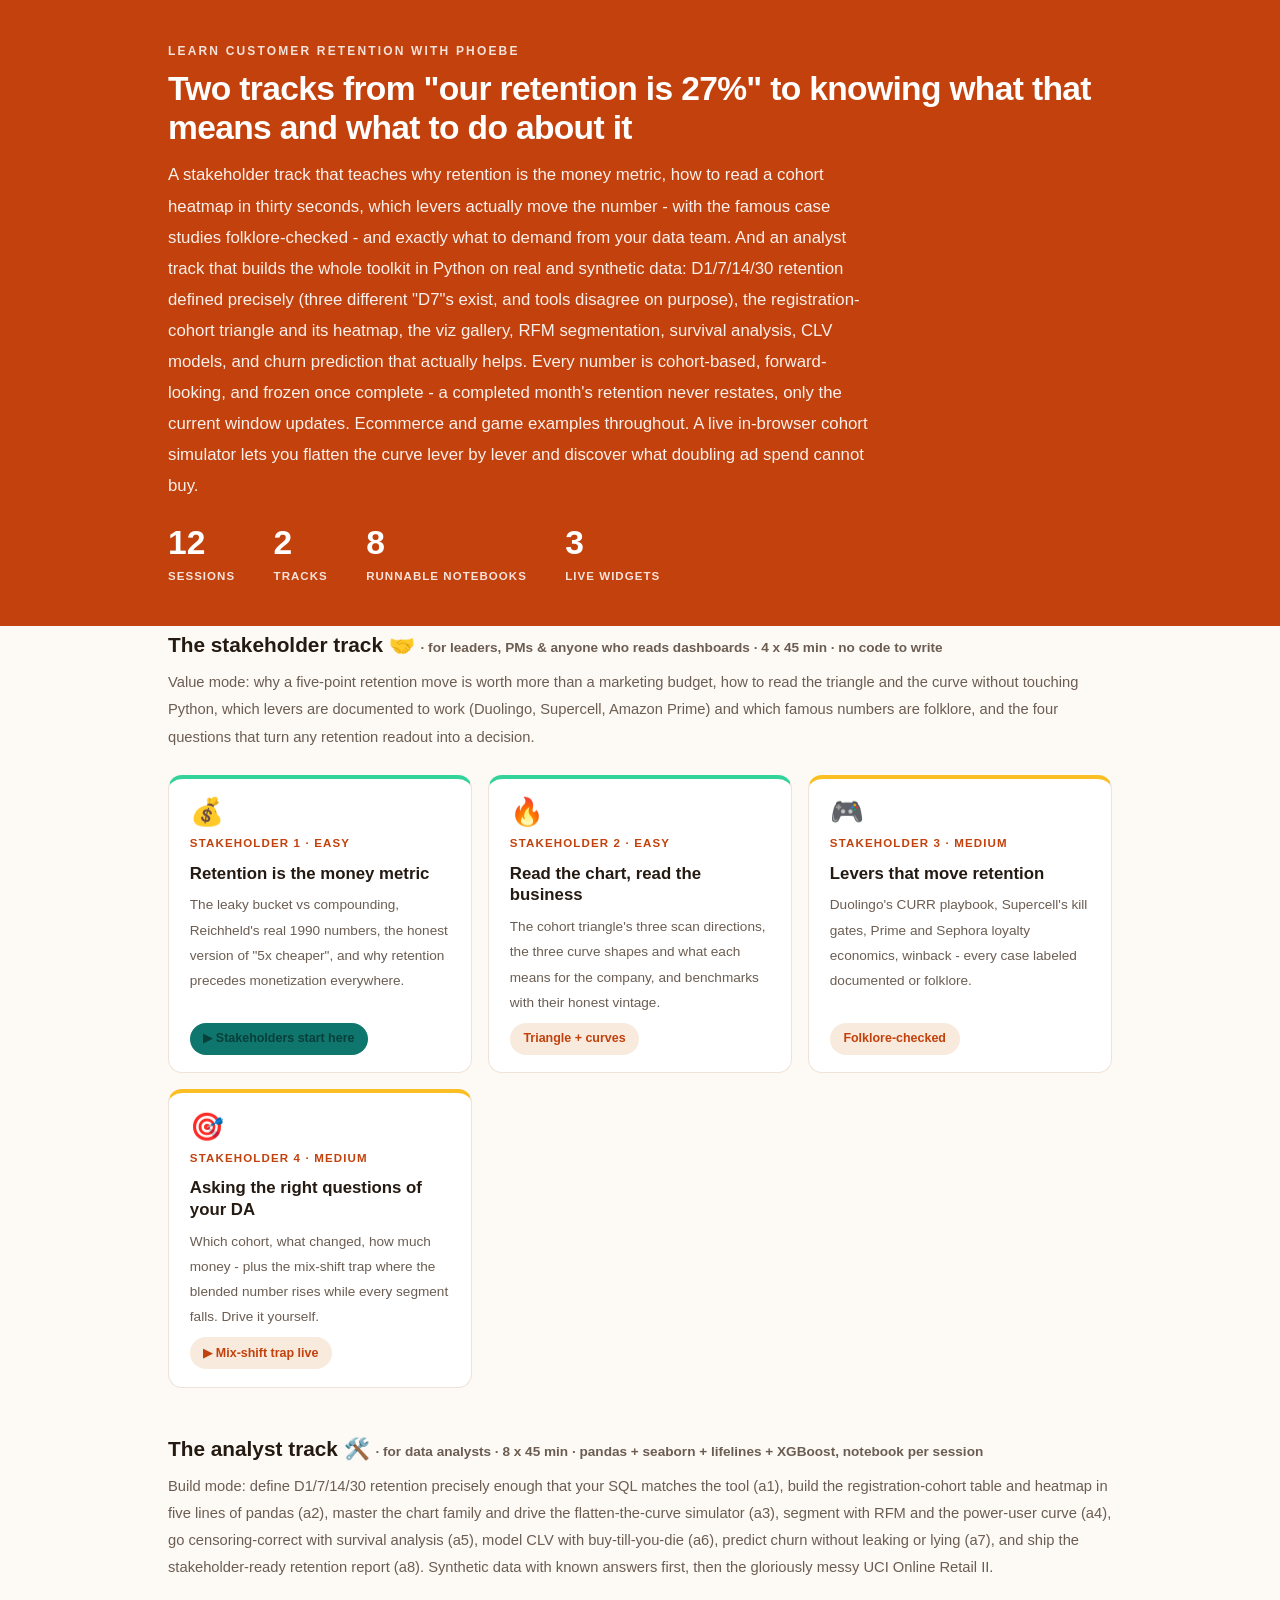
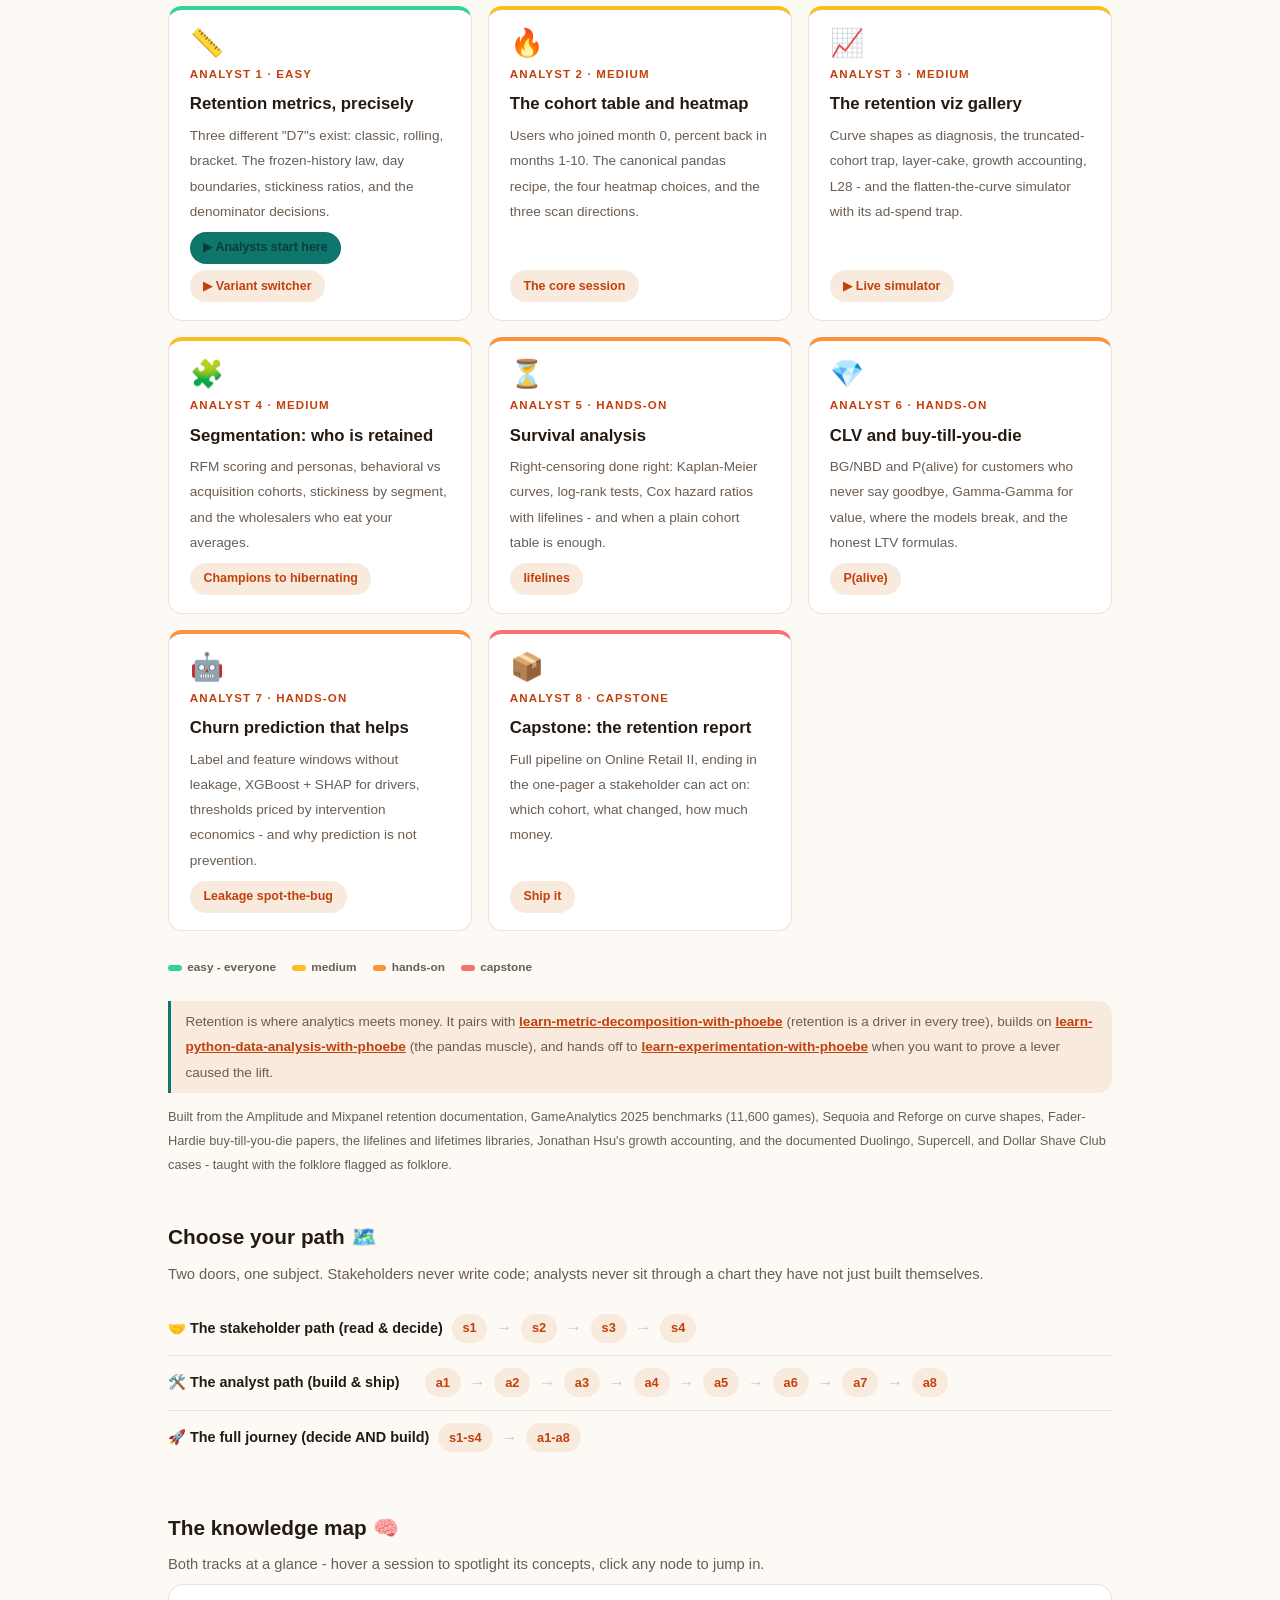
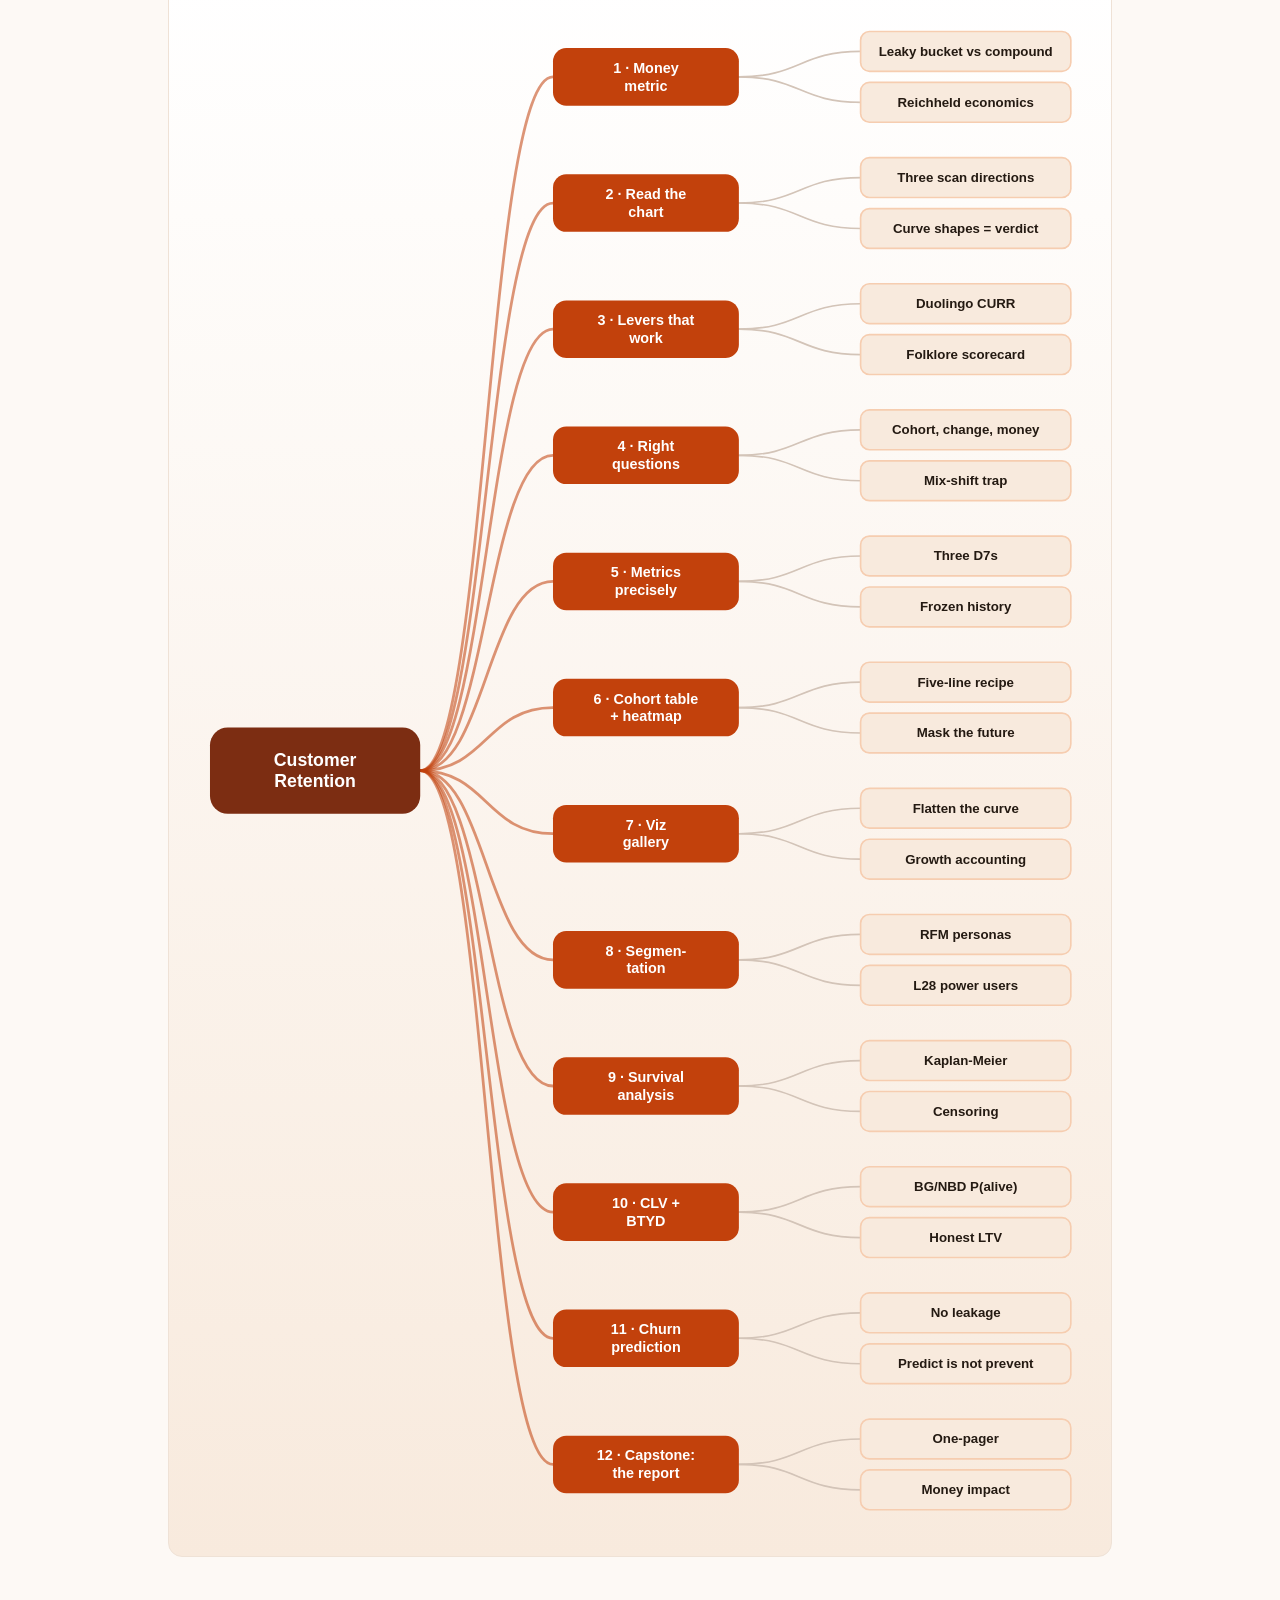
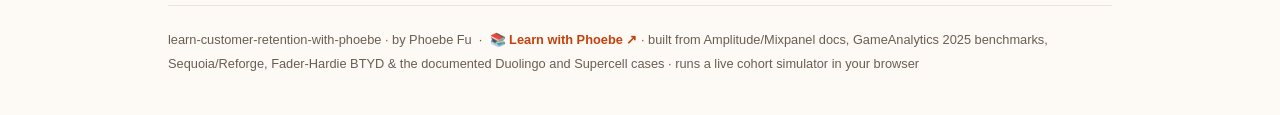
==== commit f7ca954f: "Content-first pass: strip all meta/course-instruction text, add 13 concept infographics Every self-r" ====
--- a/index.html
+++ b/index.html
@@ -82,7 +82,7 @@
   <div class="wrap">
     <div class="eyebrow">Learn Customer Retention with Phoebe</div>
     <h1>Two tracks from "our retention is 27%" to knowing what that means and what to do about it</h1>
-    <p class="sub">A stakeholder track that teaches why retention is the money metric, how to read a cohort heatmap in thirty seconds, which levers actually move the number - with the famous case studies folklore-checked - and exactly what to demand from your data team. And an analyst track that builds the whole toolkit in Python on real and synthetic data: D1/7/14/30 retention defined precisely (three different "D7"s exist, and tools disagree on purpose), the registration-cohort triangle and its heatmap, the viz gallery, RFM segmentation, survival analysis, CLV models, and churn prediction that actually helps. One law governs every number in the course: cohort-based, forward-looking, frozen once complete - a completed month's retention never restates, only the current window updates. Ecommerce and game examples throughout. A live in-browser cohort simulator lets you flatten the curve lever by lever and discover what doubling ad spend cannot buy.</p>
+    <p class="sub">A stakeholder track that teaches why retention is the money metric, how to read a cohort heatmap in thirty seconds, which levers actually move the number - with the famous case studies folklore-checked - and exactly what to demand from your data team. And an analyst track that builds the whole toolkit in Python on real and synthetic data: D1/7/14/30 retention defined precisely (three different "D7"s exist, and tools disagree on purpose), the registration-cohort triangle and its heatmap, the viz gallery, RFM segmentation, survival analysis, CLV models, and churn prediction that actually helps. Every number is cohort-based, forward-looking, and frozen once complete - a completed month's retention never restates, only the current window updates. Ecommerce and game examples throughout. A live in-browser cohort simulator lets you flatten the curve lever by lever and discover what doubling ad spend cannot buy.</p>
     <div class="stats-row">
       <div class="stat"><b data-count="12">12</b><span>sessions</span></div>
       <div class="stat"><b data-count="2">2</b><span>tracks</span></div>
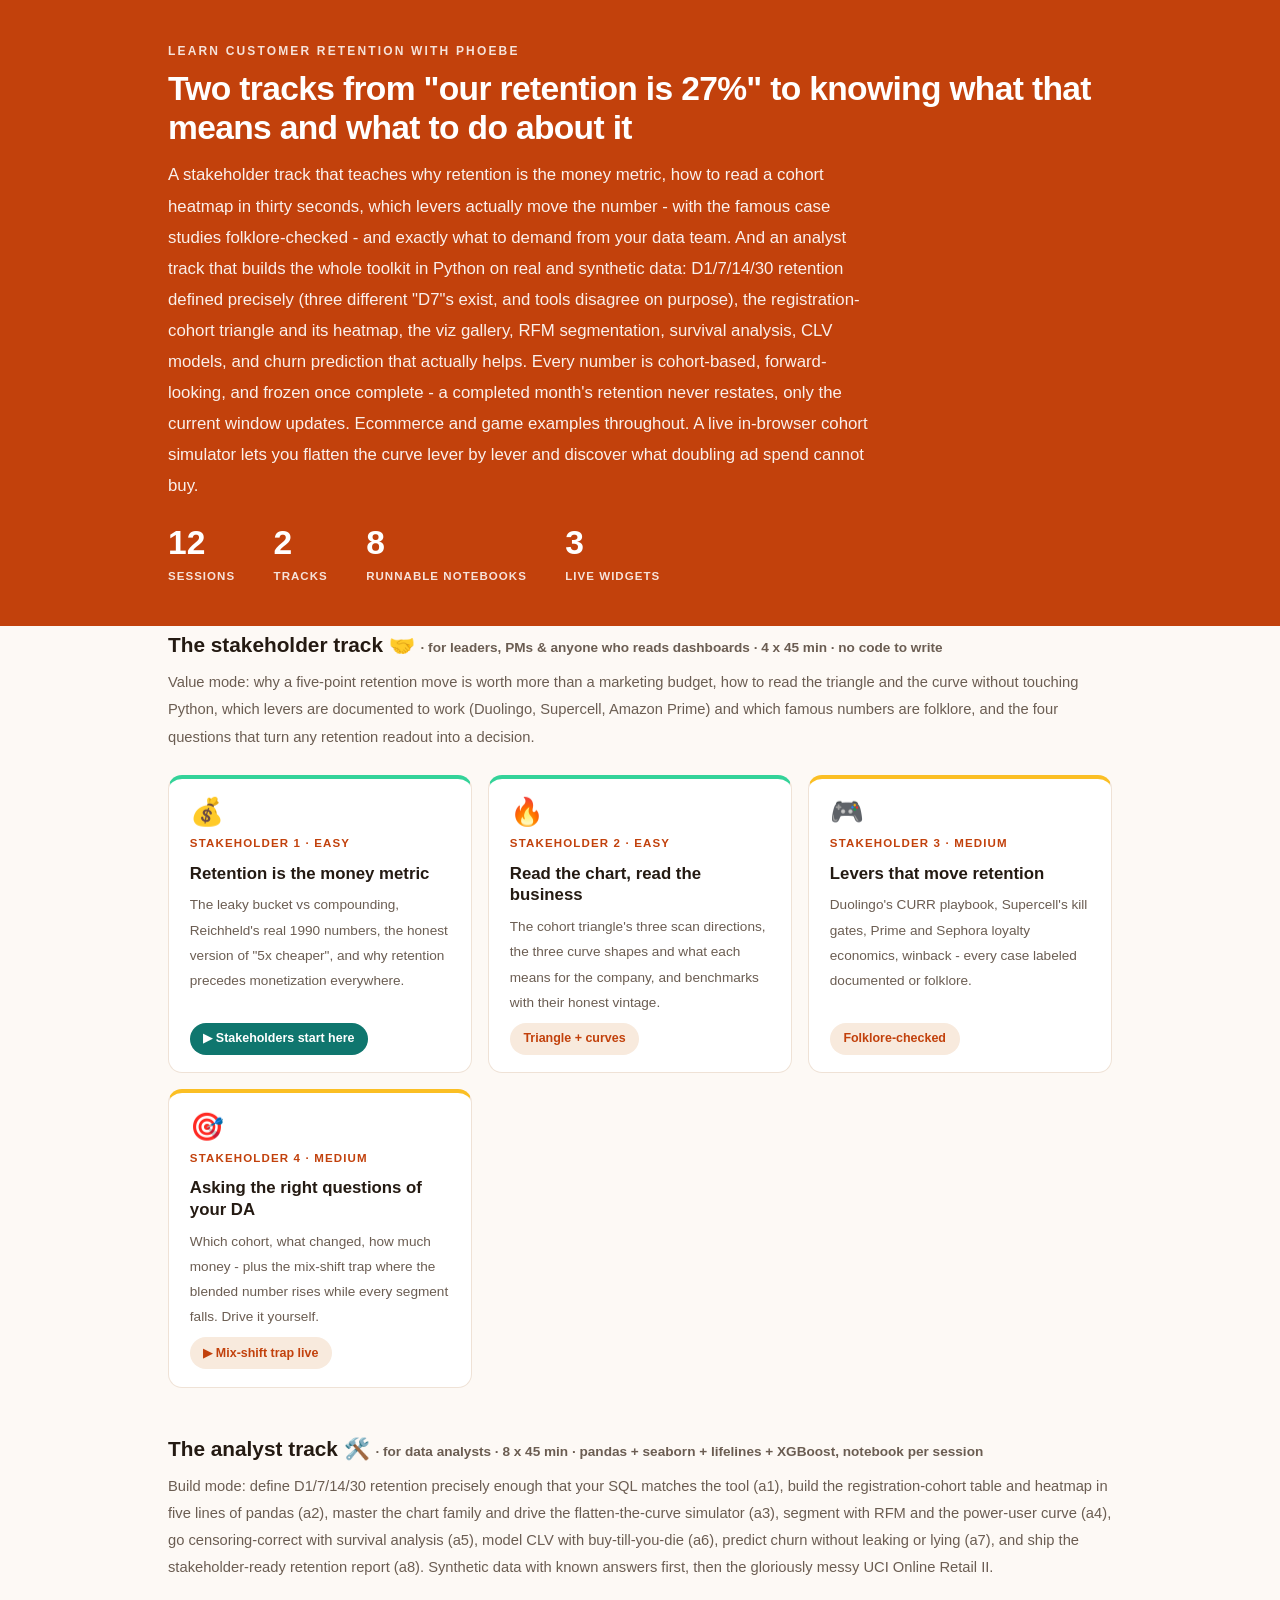
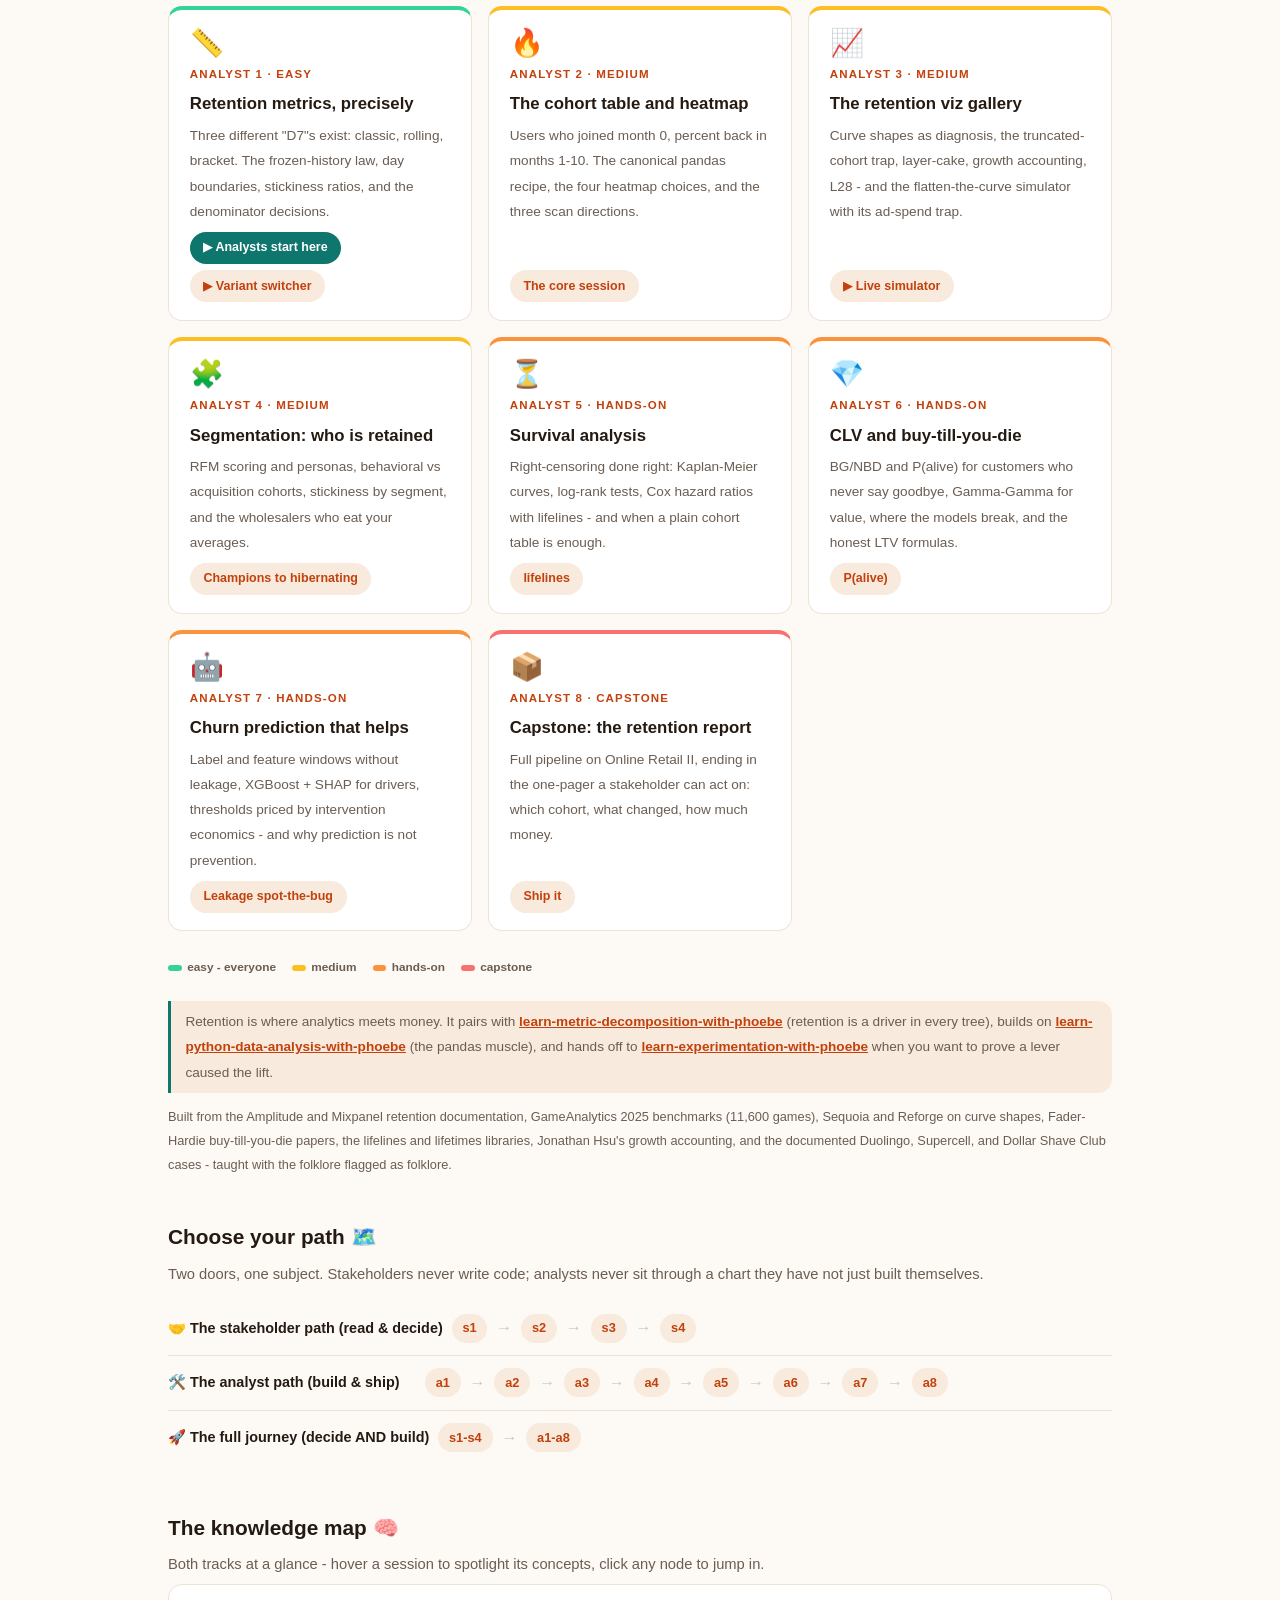
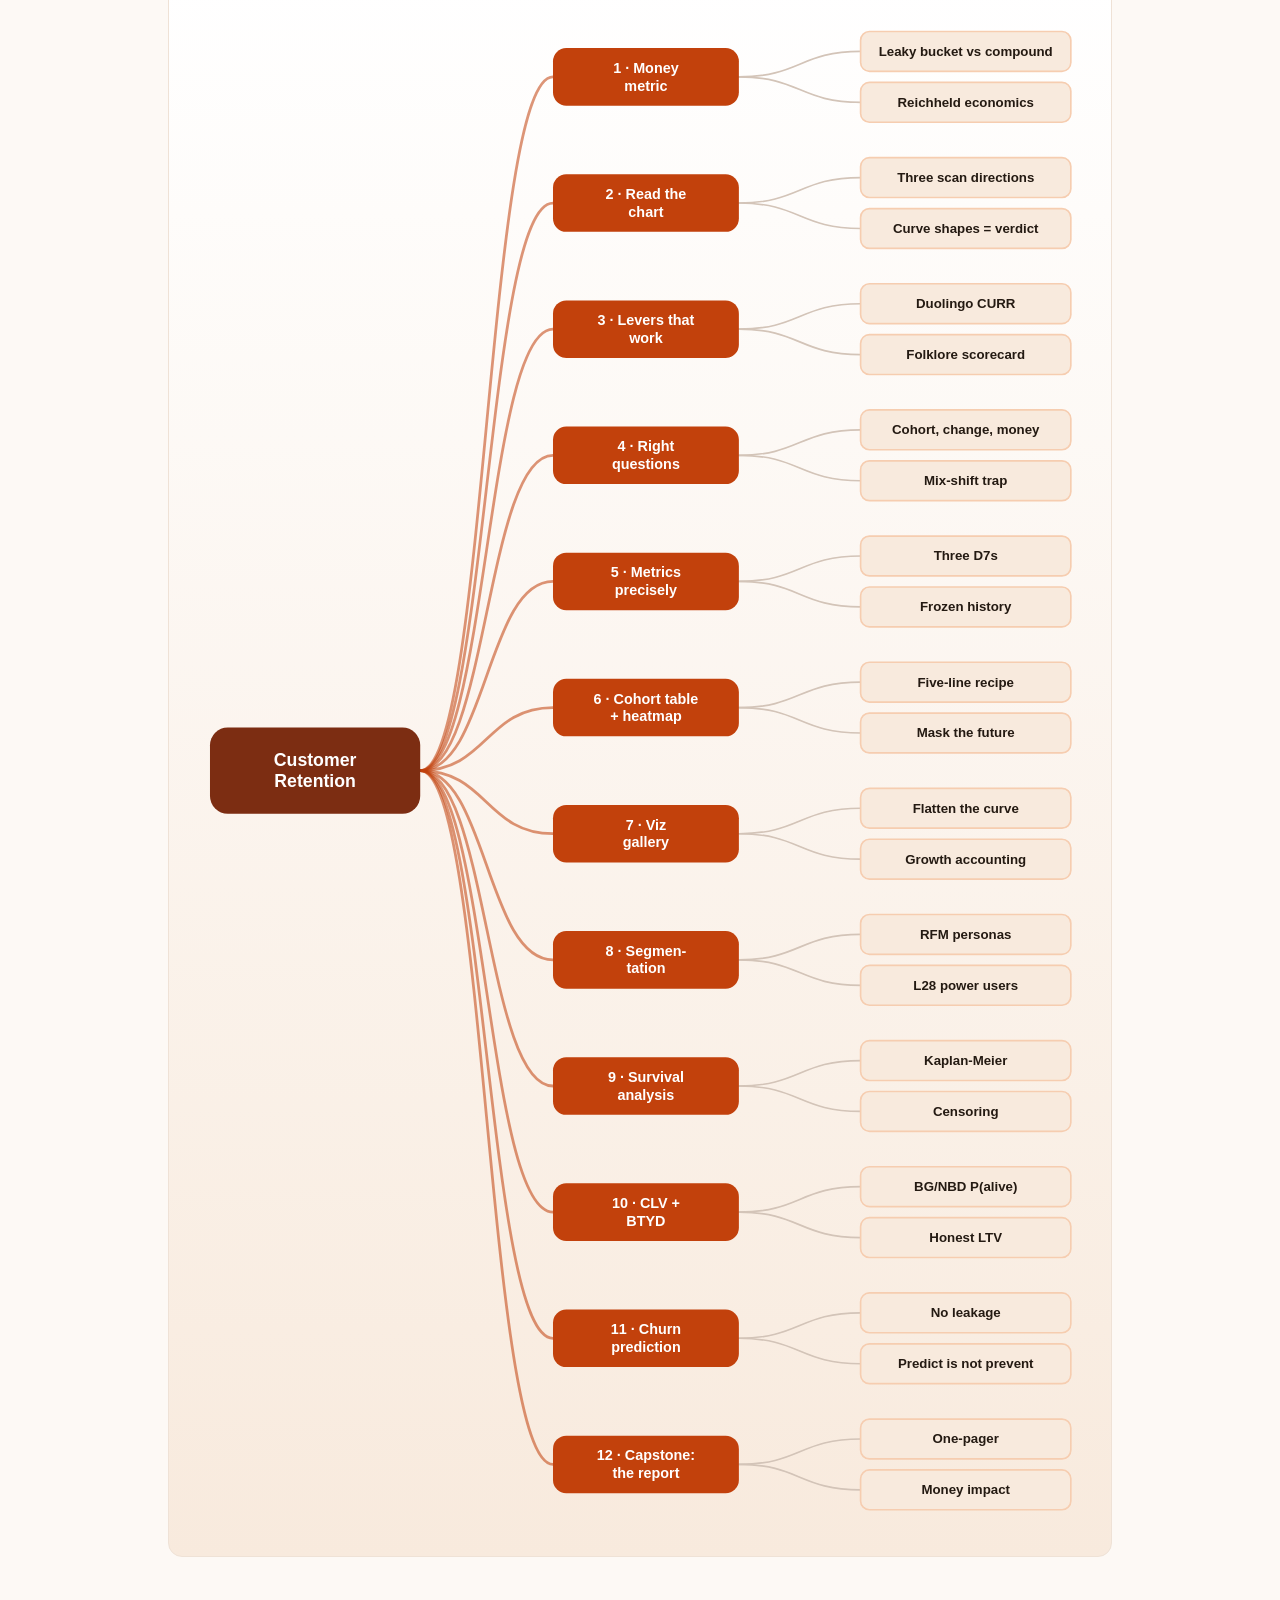
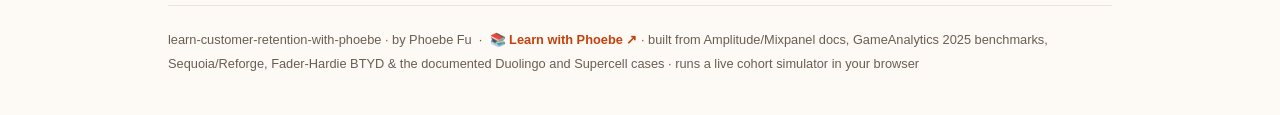
==== commit 6b5a474e: "Fix unreadable pills and labels: white text on the amber fill The "Real world" pill, build-along ste" ====
--- a/index.html
+++ b/index.html
@@ -19,7 +19,7 @@
 <meta name="twitter:image" content="https://phoebefu6.github.io/learn-customer-retention-with-phoebe/assets/og-cover.png">
 <!-- social:end -->
 <title>learn customer retention with phoebe - a two-track course you run in your browser</title>
-<link rel="stylesheet" href="assets/style.css?v=1">
+<link rel="stylesheet" href="assets/style.css?v=4">
 <style>
   .stats-row { display: flex; gap: 2.4rem; margin-top: 1.5rem; flex-wrap: wrap; }
   .stat b { display: block; font-size: 2.1rem; font-weight: 800; line-height: 1.05; font-variant-numeric: tabular-nums; }
--- a/assets/style.css
+++ b/assets/style.css
@@ -102,8 +102,9 @@
   border-bottom: 1px solid var(--hairline);
   padding: .55rem 0;
 }
-.toolbar .wrap { display: flex; align-items: center; gap: .6rem; }
-.toolbar .crumb { font-size: .8rem; color: var(--muted); font-weight: 600; margin-right: auto; }
+.toolbar .wrap { display: flex; align-items: center; gap: .5rem; flex-wrap: nowrap; }
+.toolbar .crumb { font-size: .8rem; color: var(--muted); font-weight: 600; margin-right: auto; min-width: 0; white-space: nowrap; overflow: hidden; text-overflow: ellipsis; }
+.toolbar .btn { white-space: nowrap; flex: none; padding: .38rem .8rem; font-size: .78rem; line-height: 1.2; }
 .toolbar .crumb a { color: var(--indigo); text-decoration: none; }
 .btn {
   border: 1px solid var(--hairline);
@@ -223,7 +224,7 @@
 .pill.solid { background: var(--indigo); color: #fff; }
 .pill.light { background: var(--indigo-50); color: var(--indigo); }
 .pill.inkpill { background: var(--ink); color: #fff; }
-.pill.amber, .pill.peach { background: var(--amber); color: var(--amber-ink); }
+.pill.amber, .pill.peach { background: var(--amber); color: #fff; }
 .pill.bare { color: var(--faint); }
 
 /* ---------- 4D grid ---------- */
@@ -281,7 +282,7 @@
   padding: .15rem .7rem;
 }
 .prompt-box.bad .label { background: var(--faint); color: var(--ink); }
-.prompt-box.good .label { background: var(--amber); color: var(--amber-ink); }
+.prompt-box.good .label { background: var(--amber); color: #fff; }
 .copy-btn {
   position: absolute;
   top: .7rem;
@@ -298,16 +299,20 @@
   transition: background .15s ease;
 }
 .copy-btn:hover { background: rgba(255,255,255,.22); }
-.copy-btn.copied { background: var(--amber); border-color: var(--amber); color: var(--amber-ink); }
+.copy-btn.copied { background: var(--amber); border-color: var(--amber); color: #fff; }
 
 /* ---------- demo steps ---------- */
 .steps { counter-reset: step; margin: .6rem 0 1rem; }
 .step {
-  display: flex;
-  gap: .9rem;
+  display: grid;
+  grid-template-columns: max-content minmax(0, 1fr);
+  column-gap: .9rem;
+  row-gap: .2rem;
   padding: .85rem 0;
   border-bottom: .5px solid var(--hairline);
 }
+.step > * { grid-column: 2; min-width: 0; }
+.step > .prompt-box { margin: .8rem 0 .4rem; }
 .step:last-child { border-bottom: none; }
 .step::before {
   counter-increment: step;
@@ -346,7 +351,7 @@
 .callout.example .ex-pill {
   display: inline-block;
   background: var(--amber);
-  color: var(--amber-ink);
+  color: #fff;
   border-radius: 999px;
   padding: .15rem .7rem;
   font-size: .68rem;
@@ -688,7 +693,7 @@
   font-family: inherit; transition: all .14s ease; white-space: nowrap;
 }
 .sql-btn:hover { background: rgba(255,255,255,.2); }
-.sql-btn.sql-run { background: var(--amber); color: var(--amber-ink); border-color: var(--amber); }
+.sql-btn.sql-run { background: var(--amber); color: #fff; border-color: var(--amber); }
 .sql-btn.sql-run:hover { filter: brightness(1.05); }
 .sql-label {
   display: block;
@@ -839,7 +844,10 @@
   /* 44px tap targets */
   details.card summary { min-height: 44px; }
   .qopt { min-height: 44px; display: flex; align-items: center; padding: .7rem .9rem; }
-  .toolbar .btn, .pagefoot a { min-height: 44px; display: inline-flex; align-items: center; }
+  .toolbar .btn, .pagefoot a { min-height: 44px; display: inline-flex; align-items: center; justify-content: center; }
+  .toolbar .crumb, .toolbar #zoom-toggle { display: none; }
+  .toolbar .btn { flex: 1 1 0; padding: .3rem .4rem; font-size: .72rem; }
+  table.clean { display: block; overflow-x: auto; -webkit-overflow-scrolling: touch; }
 }
 
 @media (max-width: 640px) {
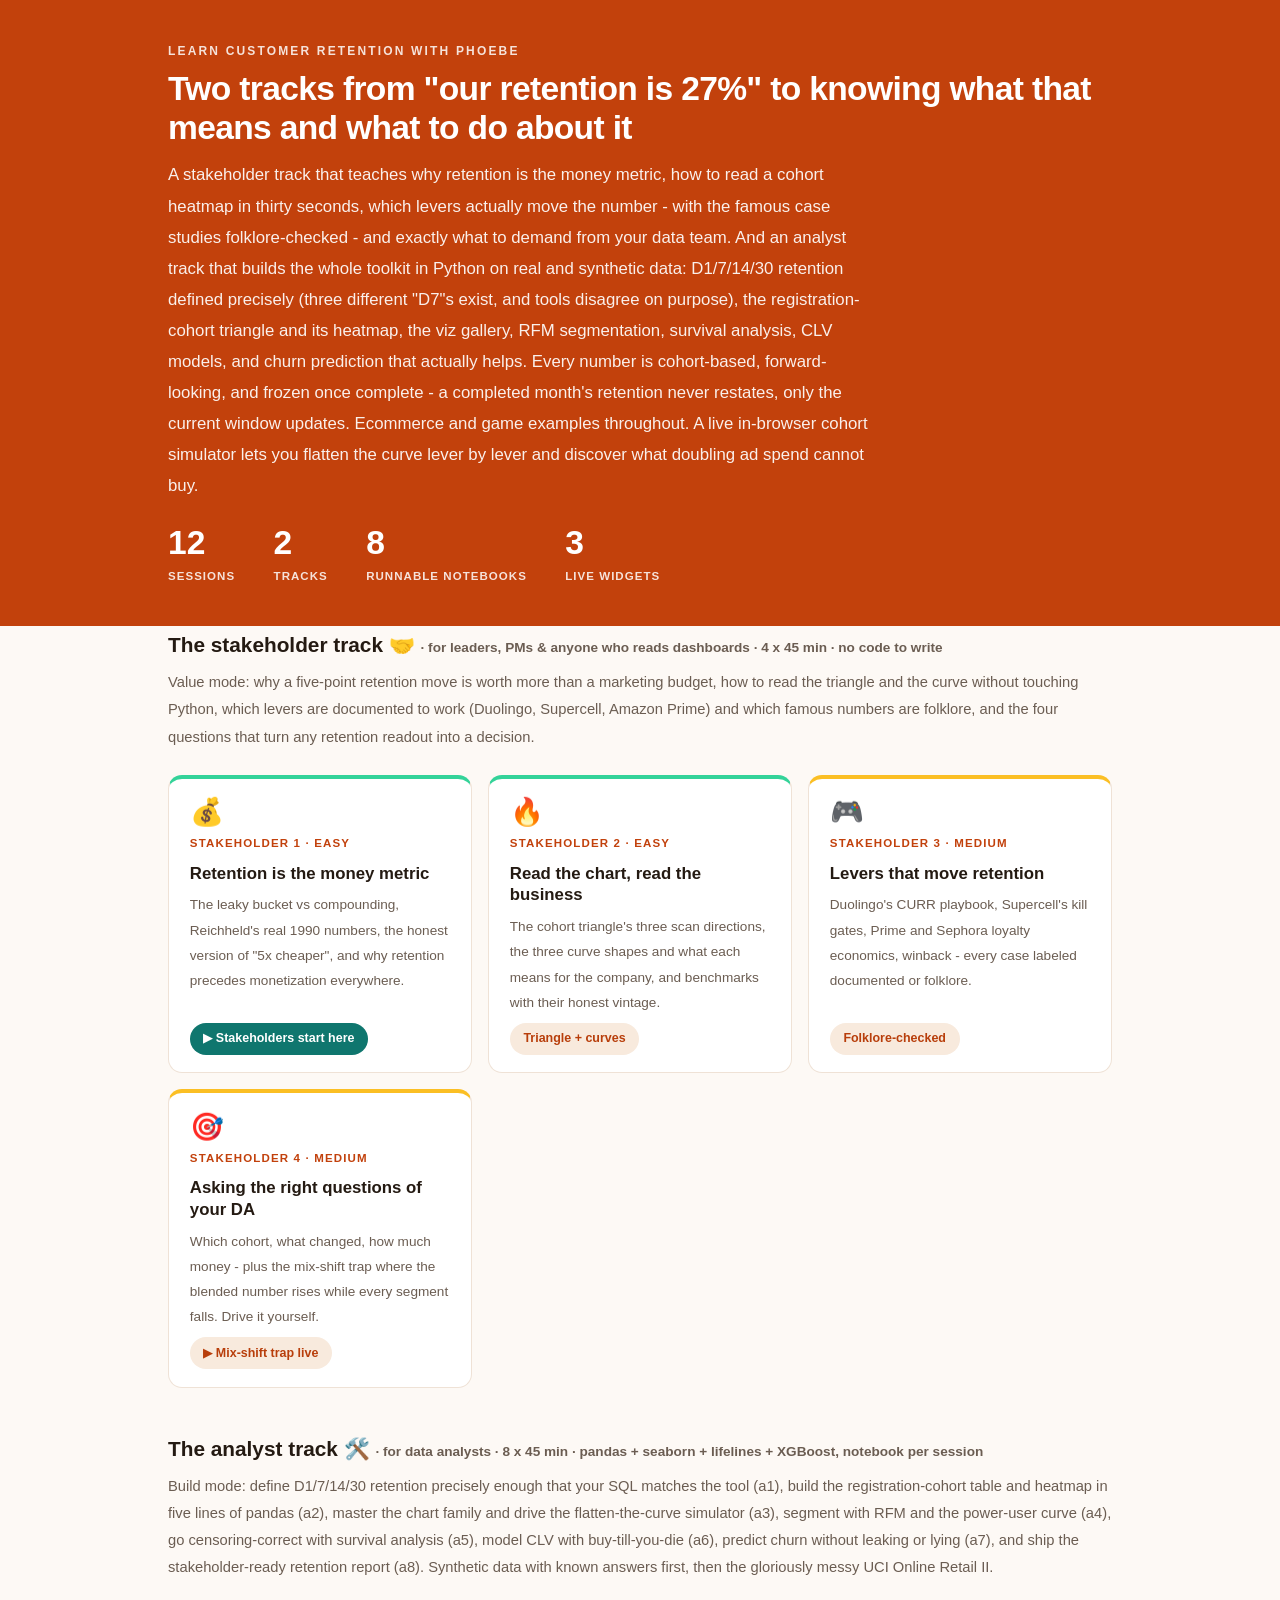
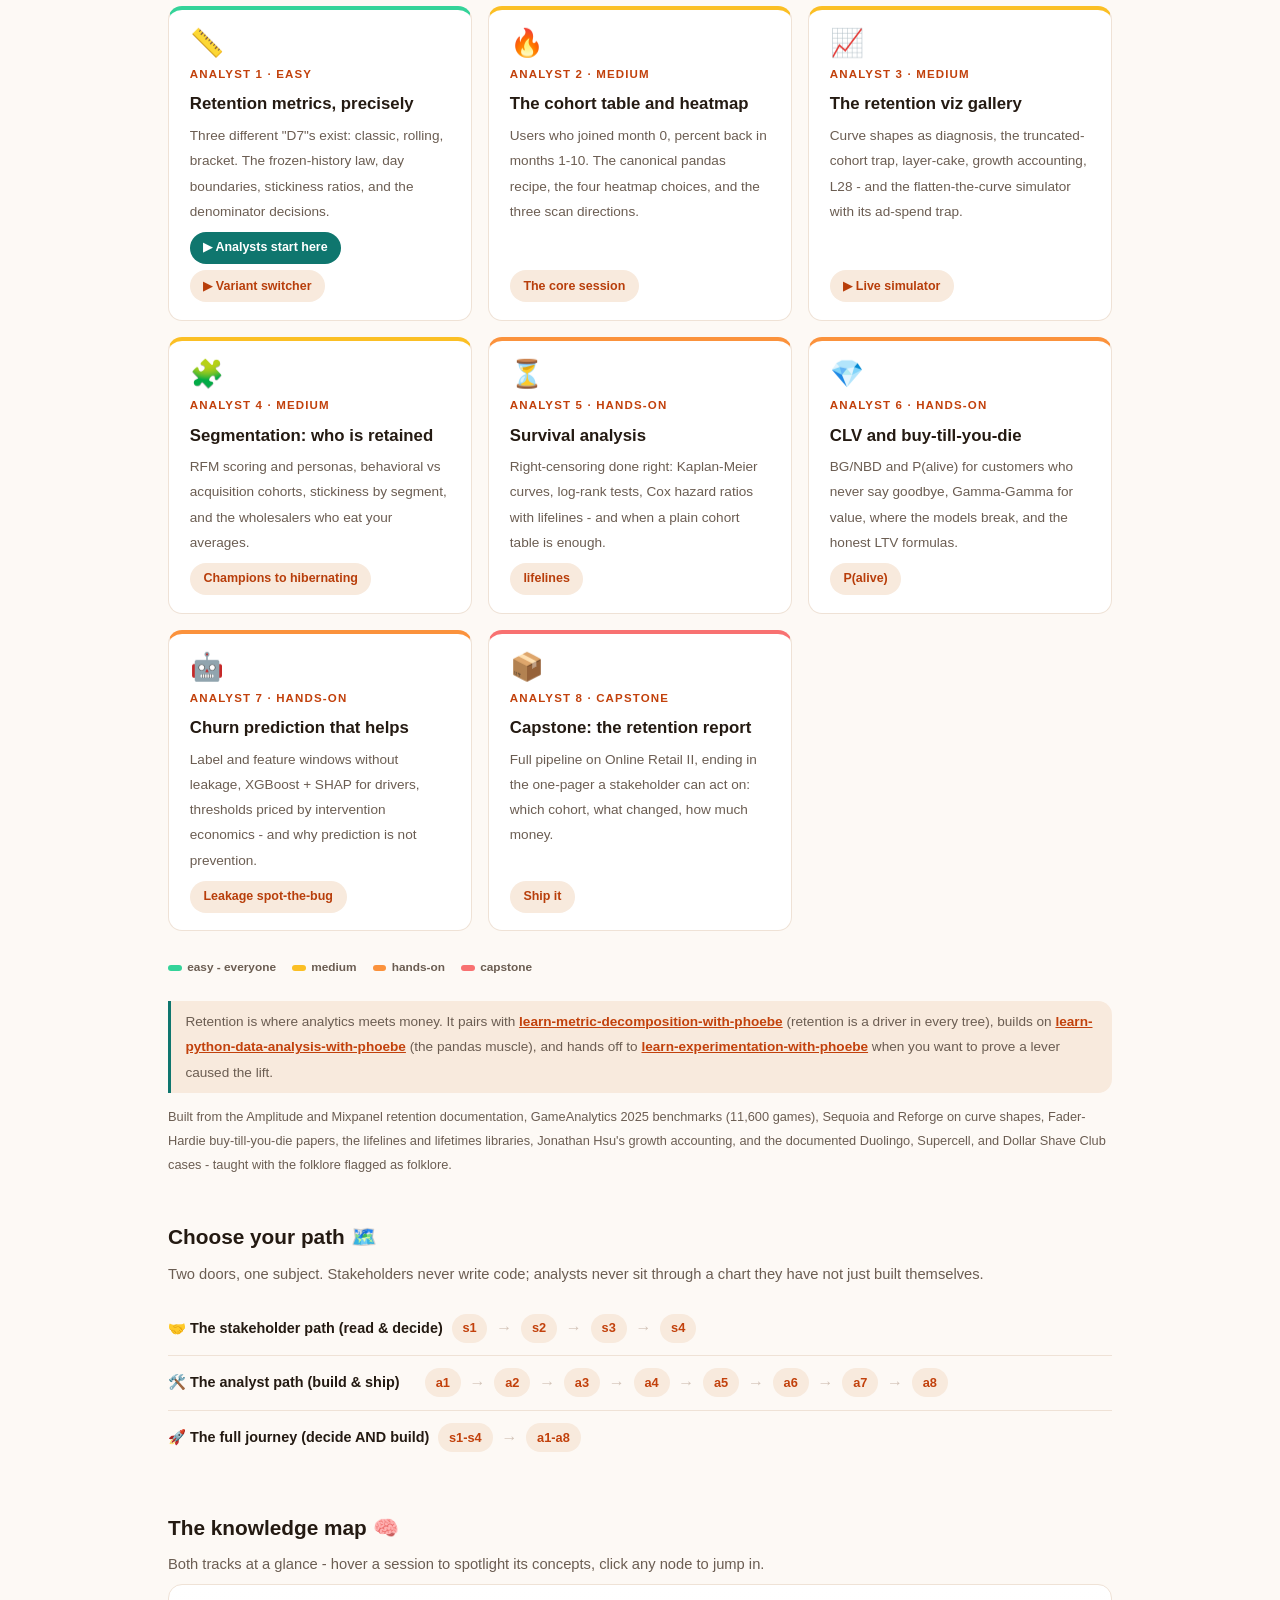
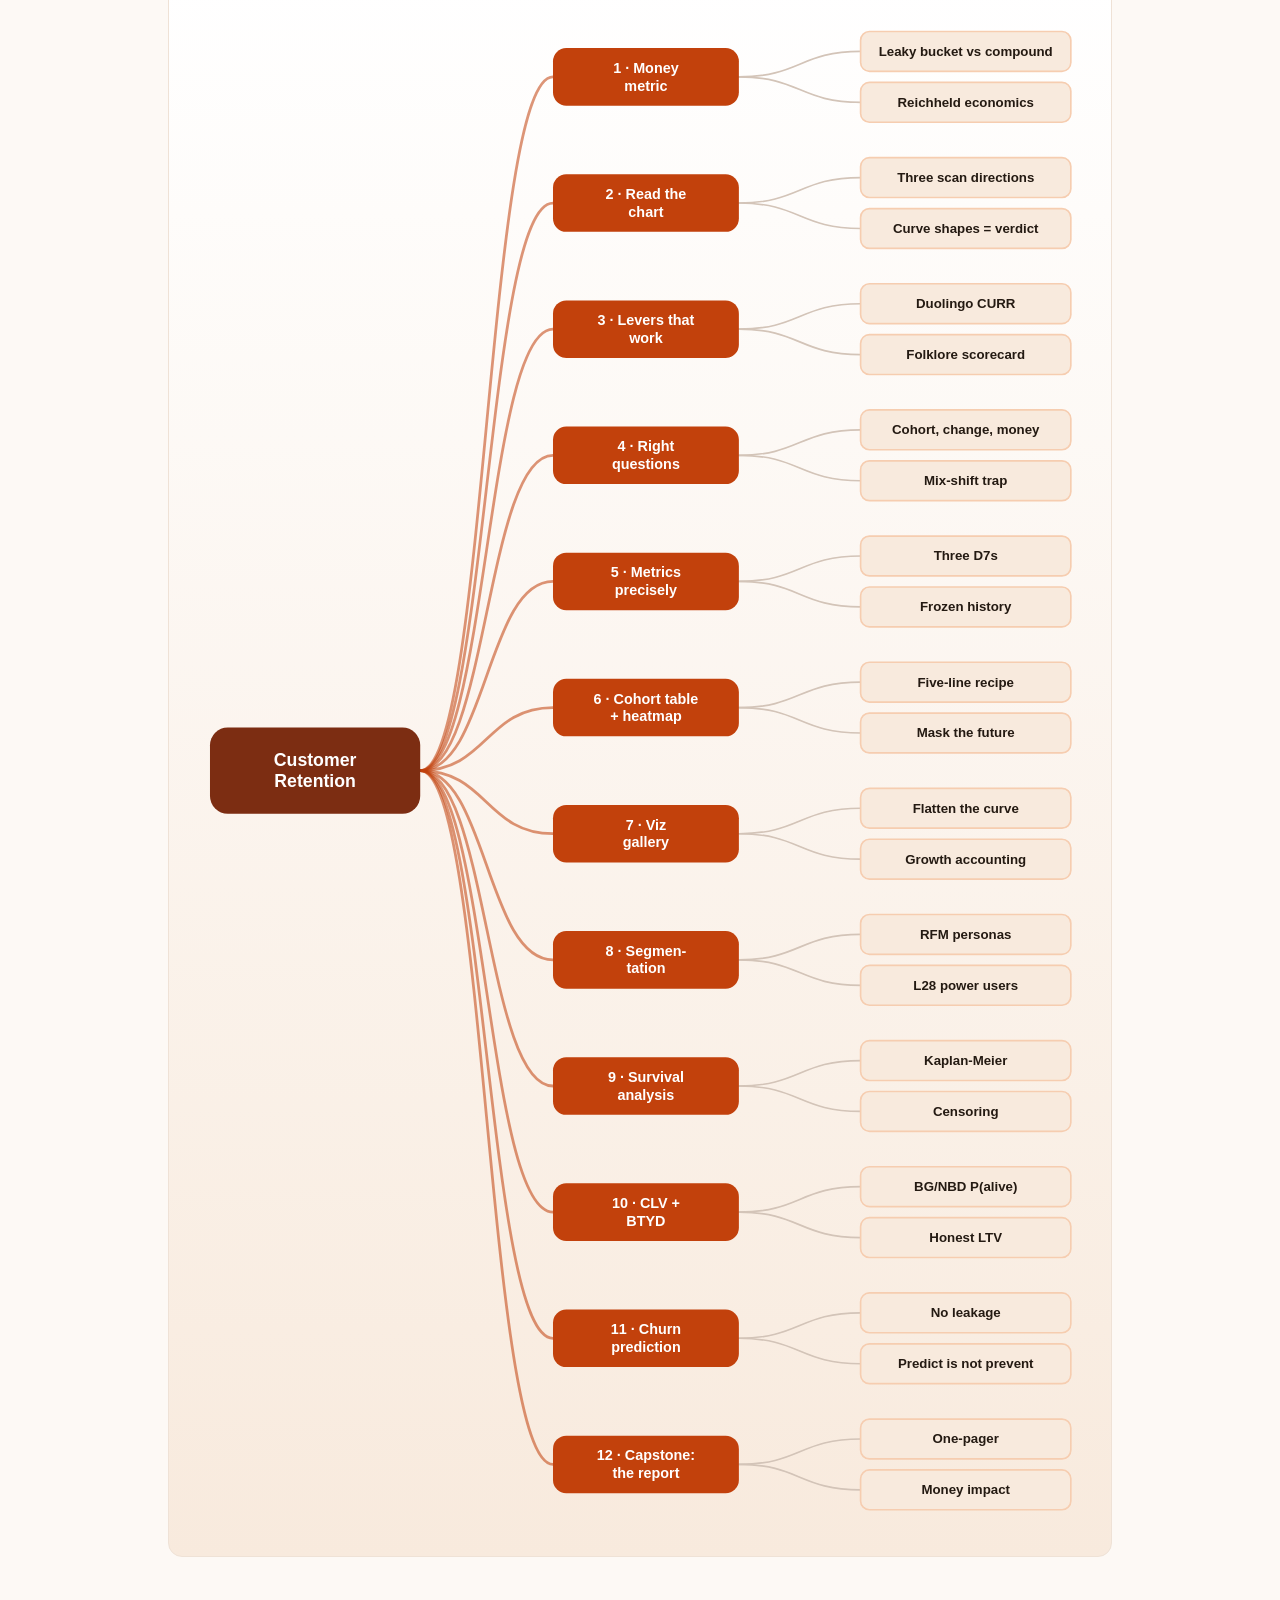
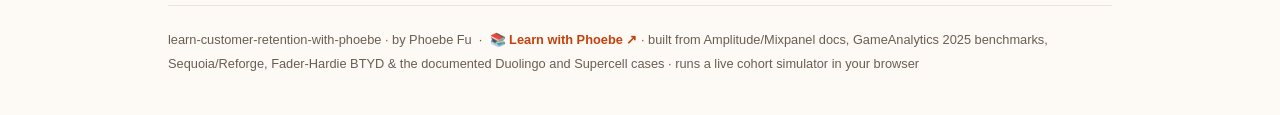
==== commit ef4ac535: "Raise every text-on-fill pair to WCAG AA (lowest was 4.4:1) 3 rule(s) drew text on a solid fill belo" ====
--- a/index.html
+++ b/index.html
@@ -19,7 +19,7 @@
 <meta name="twitter:image" content="https://phoebefu6.github.io/learn-customer-retention-with-phoebe/assets/og-cover.png">
 <!-- social:end -->
 <title>learn customer retention with phoebe - a two-track course you run in your browser</title>
-<link rel="stylesheet" href="assets/style.css?v=4">
+<link rel="stylesheet" href="assets/style.css?v=5">
 <style>
   .stats-row { display: flex; gap: 2.4rem; margin-top: 1.5rem; flex-wrap: wrap; }
   .stat b { display: block; font-size: 2.1rem; font-weight: 800; line-height: 1.05; font-variant-numeric: tabular-nums; }
--- a/assets/style.css
+++ b/assets/style.css
@@ -3,6 +3,7 @@
    (CSS var names still read --indigo/--amber; they hold SQL-blue values.) */
 
 :root {
+  --indigo-text: #B83E0B;
   --indigo: #C2410C;
   --indigo-deep: #7C2D12;
   --indigo-mid: #EA580C;
@@ -153,7 +154,7 @@
   text-transform: uppercase;
   letter-spacing: .08em;
 }
-.tag.concept { background: var(--indigo-50); color: var(--indigo); }
+.tag.concept { background: var(--indigo-50); color: var(--indigo-text); }
 .tag.demo { background: var(--amber-50); color: var(--amber-ink); }
 .tag.exercise { background: var(--ink); color: #fff; }
 
@@ -222,7 +223,7 @@
   font-weight: 600;
 }
 .pill.solid { background: var(--indigo); color: #fff; }
-.pill.light { background: var(--indigo-50); color: var(--indigo); }
+.pill.light { background: var(--indigo-50); color: var(--indigo-text); }
 .pill.inkpill { background: var(--ink); color: #fff; }
 .pill.amber, .pill.peach { background: var(--amber); color: #fff; }
 .pill.bare { color: var(--faint); }
@@ -321,7 +322,7 @@
   width: 1.7rem; height: 1.7rem;
   border-radius: 999px;
   background: var(--indigo-50);
-  color: var(--indigo);
+  color: var(--indigo-text);
   font-weight: 700;
   font-size: .85rem;
   display: inline-flex;
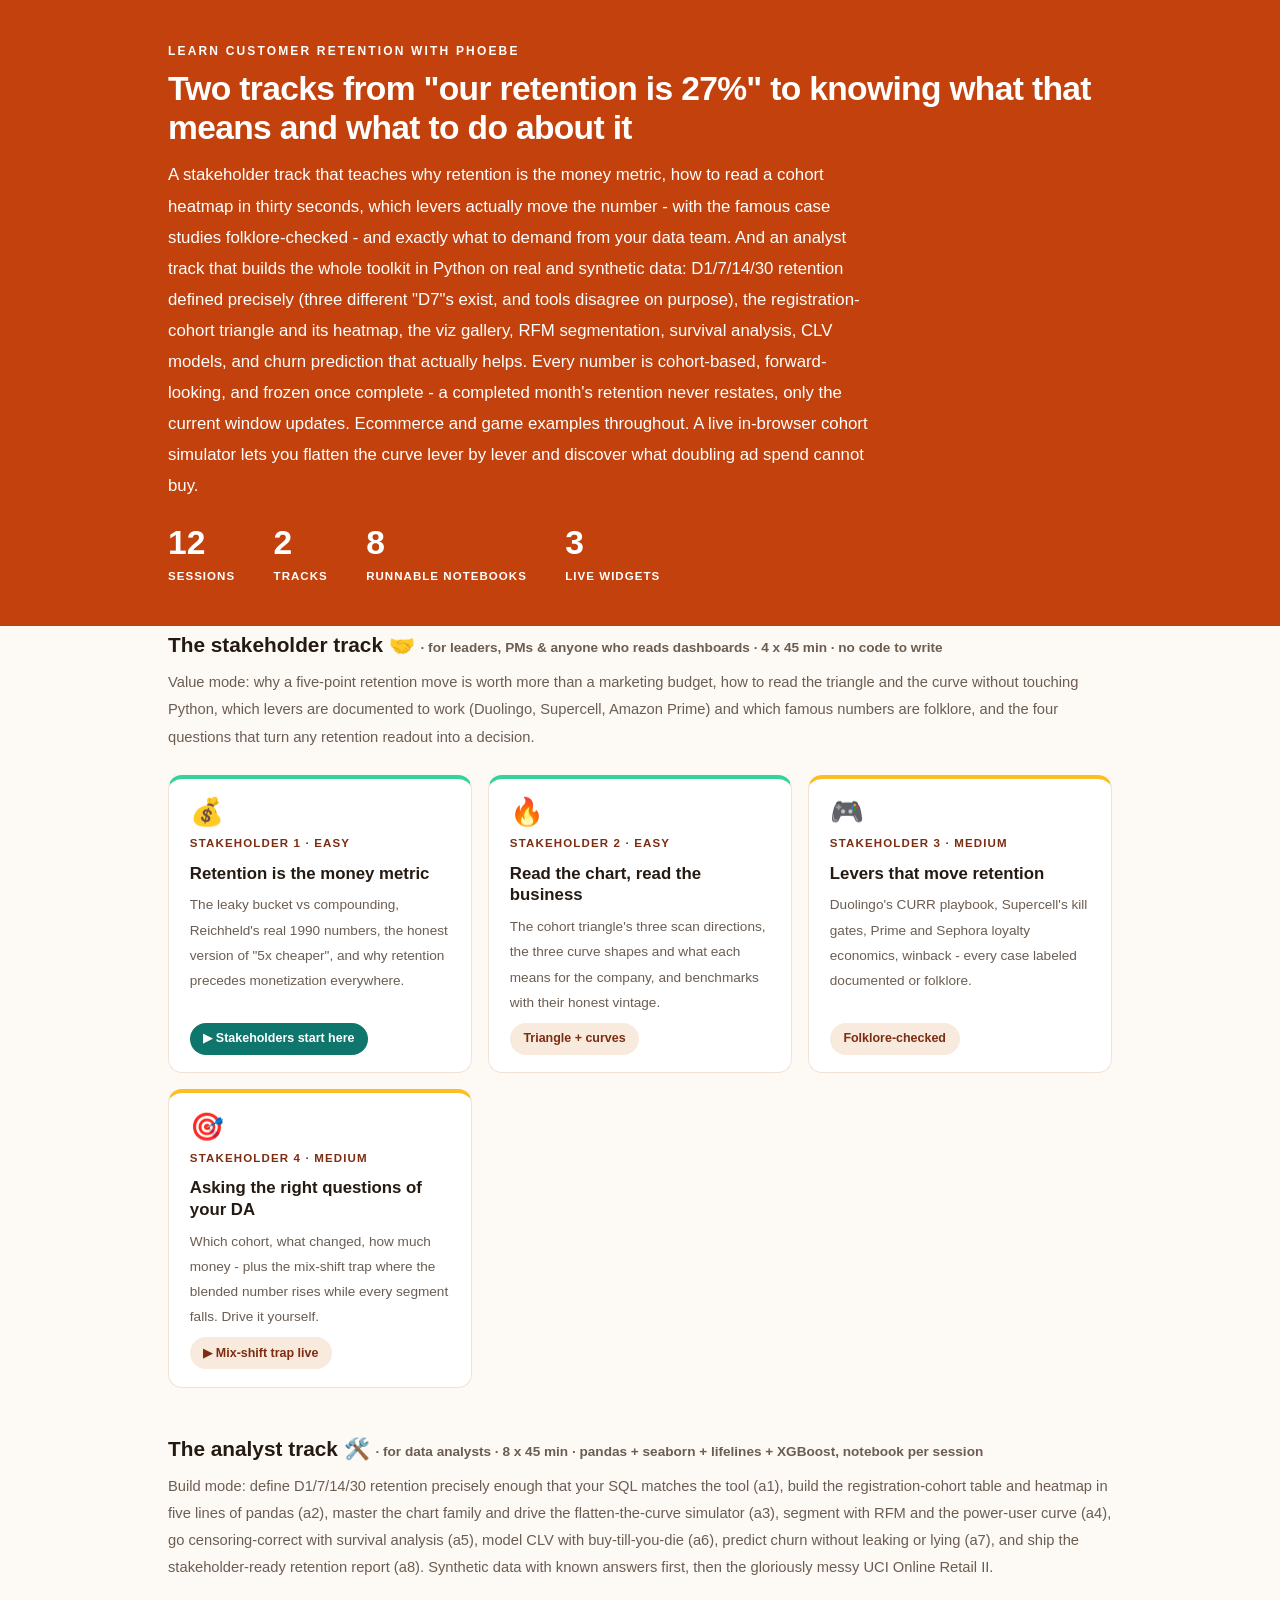
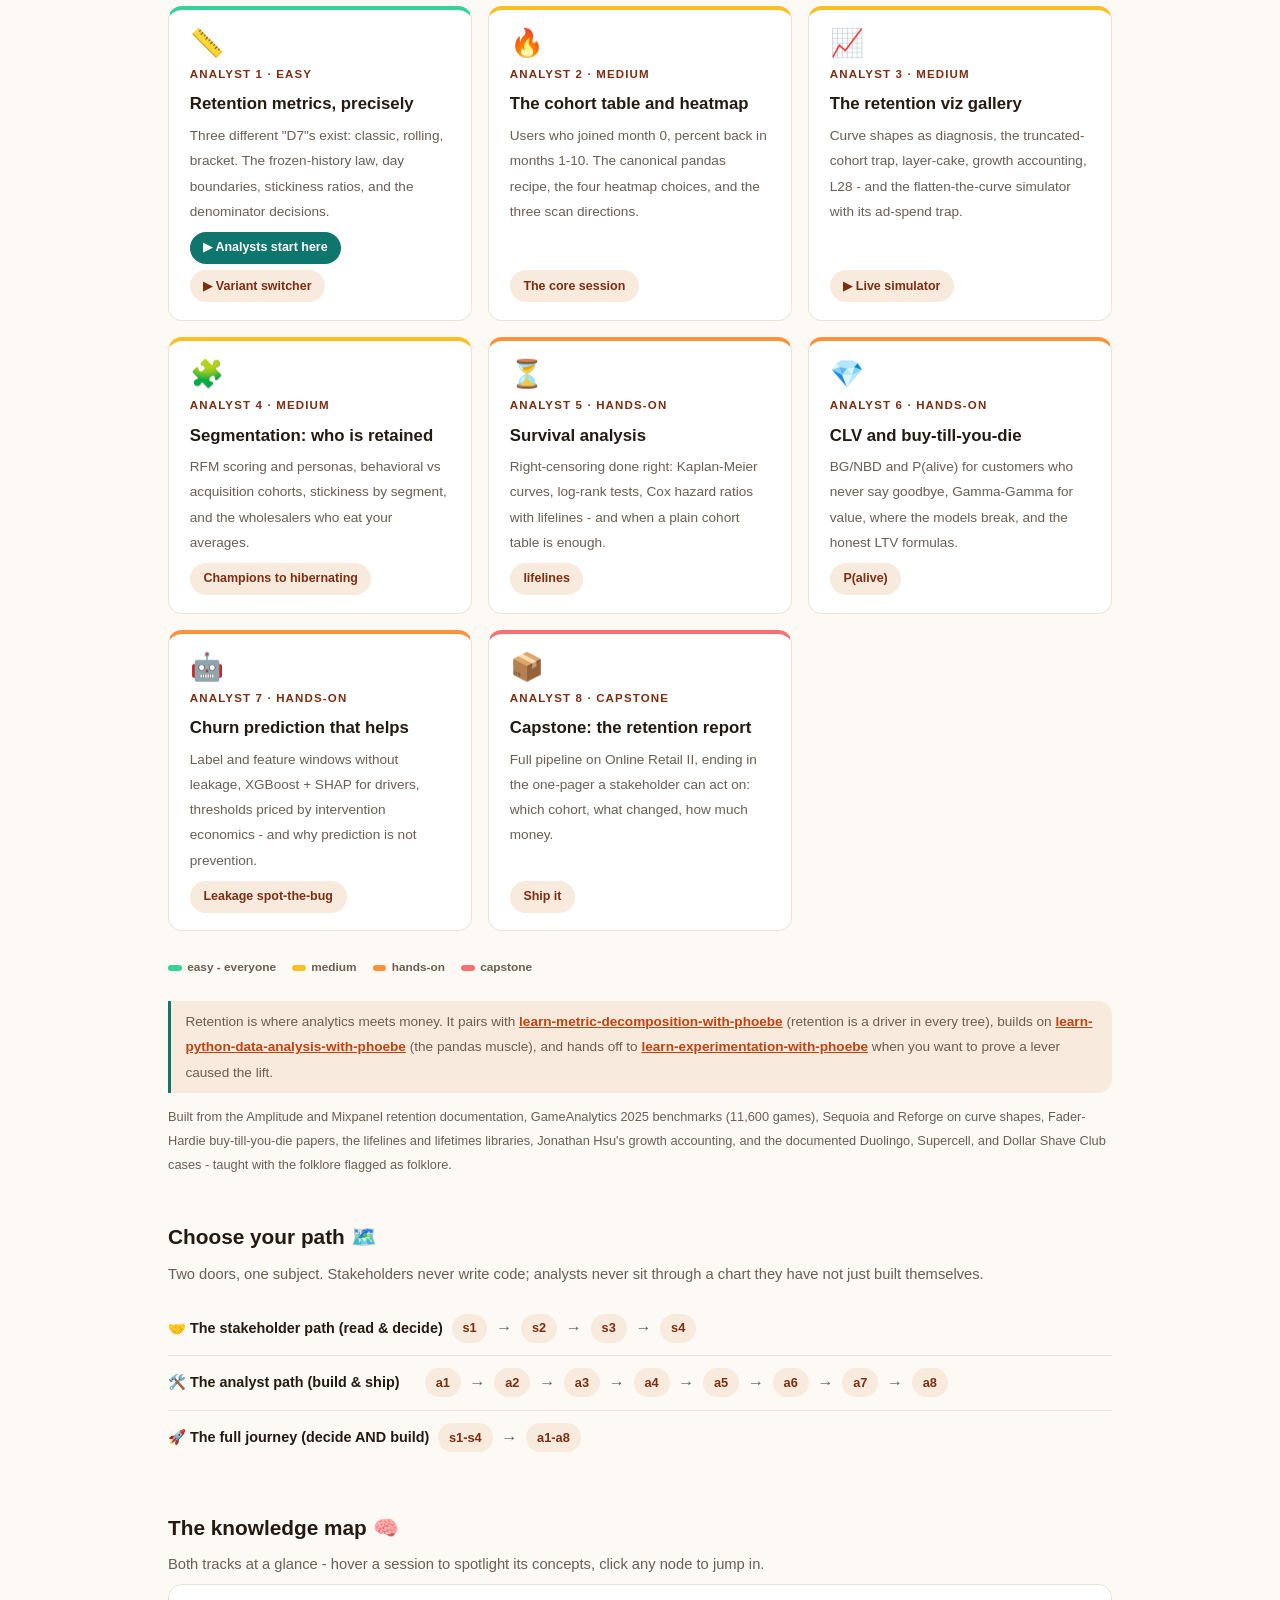
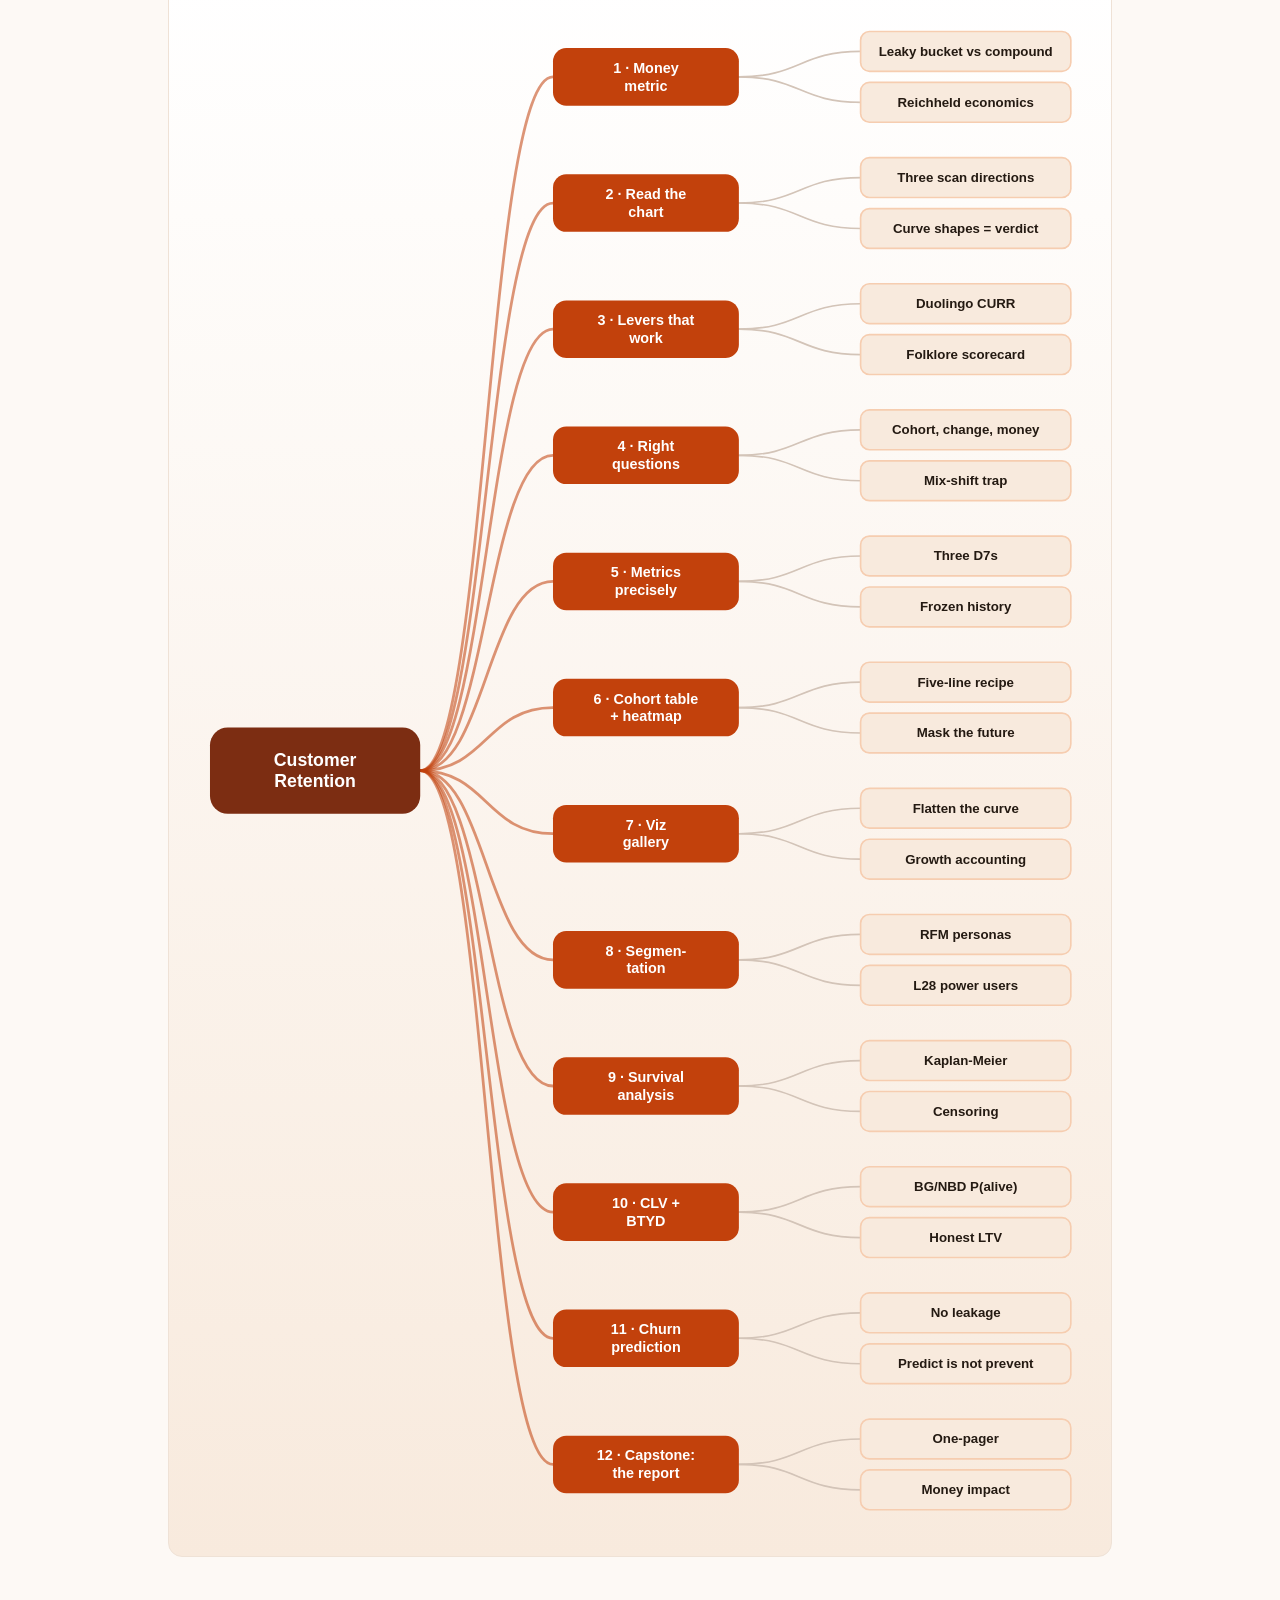
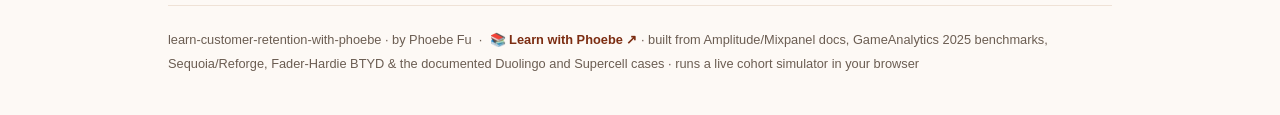
==== commit 6382fbc1: "Light surfaces everywhere: lightbox, cheat panel, code boxes; contrast and phone-width fixes Every d" ====
--- a/index.html
+++ b/index.html
@@ -19,11 +19,11 @@
 <meta name="twitter:image" content="https://phoebefu6.github.io/learn-customer-retention-with-phoebe/assets/og-cover.png">
 <!-- social:end -->
 <title>learn customer retention with phoebe - a two-track course you run in your browser</title>
-<link rel="stylesheet" href="assets/style.css?v=5">
+<link rel="stylesheet" href="assets/style.css?v=21">
 <style>
   .stats-row { display: flex; gap: 2.4rem; margin-top: 1.5rem; flex-wrap: wrap; }
   .stat b { display: block; font-size: 2.1rem; font-weight: 800; line-height: 1.05; font-variant-numeric: tabular-nums; }
-  .stat span { font-size: .72rem; opacity: .85; text-transform: uppercase; letter-spacing: .09em; font-weight: 600; }
+  .stat span { font-size: .72rem; opacity: 1; text-transform: uppercase; letter-spacing: .09em; font-weight: 600; }
 
   .course-grid { display: grid; grid-template-columns: repeat(auto-fit, minmax(17rem, 1fr)); gap: 1rem; margin-top: 1.5rem; }
   .course-card {
@@ -60,9 +60,9 @@
   .path { display: flex; gap: .55rem; align-items: center; padding: .75rem 0; border-bottom: .5px solid var(--hairline); flex-wrap: wrap; }
   .path:last-child { border-bottom: none; }
   .path b { min-width: 15.5rem; font-size: .9rem; }
-  .path .pstep { background: var(--indigo-50); color: var(--indigo); border-radius: 999px; padding: .16rem .68rem; font-weight: 700; font-size: .8rem; text-decoration: none; transition: all .12s ease; }
+  .path .pstep { background: var(--indigo-50); color: var(--indigo-deep); border-radius: 999px; padding: .16rem .68rem; font-weight: 700; font-size: .8rem; text-decoration: none; transition: all .12s ease; }
   .path .pstep:hover { background: var(--indigo); color: #fff; }
-  .path .parr { color: var(--faint); font-weight: 700; }
+  .path .parr { color: var(--muted); font-weight: 700; }
 
   .mm-section { margin-top: 1.6rem; }
   .mm-section h2 { font-size: 1.3rem; font-weight: 800; margin-bottom: .2rem; }
@@ -75,6 +75,7 @@
   .mm-link:hover .mm-node rect { filter: brightness(1.06); }
   .mm-edge { transition: opacity .15s ease; }
 </style>
+<style>/* contrast-patch-2 */ .cnum, .course-card .cnum, .paths a, .pagefoot a, .pstep, .path .pstep { color: var(--indigo-deep); }</style>
 </head>
 <body>
 
@@ -296,6 +297,6 @@
 };
 </script>
 <script src="assets/mindmap.js?v=1"></script>
-<script src="assets/app.js?v=1"></script>
+<script src="assets/app.js?v=21"></script>
 </body>
 </html>
--- a/assets/style.css
+++ b/assets/style.css
@@ -17,8 +17,8 @@
   --amber-ink: #083F3A;
   --amber-50: #DCF1EF;
   --paper: #FDF9F5;
-  --code-bg: #1D120A;
-  --code-ink: #F0DFCE;
+  --code-bg: #FAF0EC;
+  --code-ink: #241A12;
   --radius: 14px;
 }
 
@@ -48,7 +48,7 @@
   font-size: .75rem;
   letter-spacing: .18em;
   text-transform: uppercase;
-  opacity: .85;
+  opacity: 1;
   font-weight: 600;
 }
 .masthead h1 {
@@ -59,7 +59,7 @@
   letter-spacing: -.02em;
 }
 .masthead h1 .accent { color: inherit; }
-.masthead .sub { font-size: 1.05rem; opacity: .92; max-width: 44rem; }
+.masthead .sub { font-size: 1.05rem; opacity: 1; max-width: 44rem; }
 
 .chip-row { display: flex; flex-wrap: wrap; gap: .5rem; margin-top: 1.1rem; }
 .chip {
@@ -73,7 +73,7 @@
   white-space: nowrap;
 }
 .chip.level { background: #fff; color: var(--indigo); }
-.chip.audience { background: rgba(255,255,255,.16); color: #fff; border: 1px solid rgba(255,255,255,.35); }
+.chip.audience { background: rgba(255,255,255,.08); color: #fff; border: 1px solid rgba(255,255,255,.35); }
 .chip.time { background: var(--ink); color: #fff; font-variant-numeric: tabular-nums; }
 
 /* ---------- agenda bar ---------- */
@@ -226,7 +226,7 @@
 .pill.light { background: var(--indigo-50); color: var(--indigo-text); }
 .pill.inkpill { background: var(--ink); color: #fff; }
 .pill.amber, .pill.peach { background: var(--amber); color: #fff; }
-.pill.bare { color: var(--faint); }
+.pill.bare { color: var(--muted); }
 
 /* ---------- 4D grid ---------- */
 .grid-2 { display: grid; grid-template-columns: repeat(auto-fit, minmax(15rem, 1fr)); gap: .8rem; margin: .5rem 0 1rem; }
@@ -255,10 +255,11 @@
 table.clean td:first-child { font-weight: 600; }
 
 /* ---------- prompt boxes ---------- */
-.prompt-box {
+.prompt-box{
   position: relative;
-  background: var(--code-bg);
-  color: var(--code-ink);
+  background: #FAF0EC;
+  border: 1px solid #EFE2D6;
+  color: #241A12;
   border-radius: var(--radius);
   padding: 1.1rem 1.2rem;
   margin: 1rem 0 1.2rem;
@@ -268,12 +269,12 @@
   white-space: pre-wrap;
   word-break: break-word;
 }
-.prompt-box .label {
+.prompt-box .label{
   position: absolute;
   top: -0.7rem;
   left: 1rem;
-  background: var(--indigo);
-  color: #fff;
+  background: #C2410C;
+  color: #FFFFFF;
   font-family: "Inter", -apple-system, sans-serif;
   font-size: .68rem;
   font-weight: 700;
@@ -284,13 +285,13 @@
 }
 .prompt-box.bad .label { background: var(--faint); color: var(--ink); }
 .prompt-box.good .label { background: var(--amber); color: #fff; }
-.copy-btn {
+.copy-btn{
   position: absolute;
   top: .7rem;
   right: .7rem;
-  background: rgba(255,255,255,.1);
-  border: 1px solid rgba(255,255,255,.25);
-  color: #fff;
+  background: #FFFFFF;
+  border: 1px solid #EFE2D6;
+  color: #241A12;
   border-radius: 999px;
   padding: .25rem .8rem;
   font-size: .72rem;
@@ -299,7 +300,7 @@
   font-family: "Inter", -apple-system, sans-serif;
   transition: background .15s ease;
 }
-.copy-btn:hover { background: rgba(255,255,255,.22); }
+.copy-btn:hover { background: #EFE2D6; }
 .copy-btn.copied { background: var(--amber); border-color: var(--amber); color: #fff; }
 
 /* ---------- demo steps ---------- */
@@ -389,11 +390,11 @@
   gap: .4rem;
 }
 
-.lightbox {
+.lightbox{
   position: fixed;
   inset: 0;
   z-index: 100;
-  background: rgba(22,36,30,.9);
+  background: rgba(253,249,245,.97);
   display: none;
   align-items: center;
   justify-content: center;
@@ -401,8 +402,10 @@
   cursor: zoom-out;
 }
 .lightbox.open { display: flex; }
-.lightbox .inner {
+.lightbox .inner{
   background: #fff;
+  border: 1px solid #EFE2D6;
+  box-shadow: 0 10px 40px rgba(36,26,18,.14);
   border-radius: var(--radius);
   padding: 2rem;
   max-width: 94vw;
@@ -410,13 +413,12 @@
   overflow: auto;
 }
 .lightbox .inner svg, .lightbox .inner img { width: min(88vw, 70rem); height: auto; }
-.lightbox .close-hint {
+.lightbox .close-hint{
   position: fixed;
   top: 1rem; right: 1.4rem;
-  color: #fff;
+  color: #241A12;
   font-size: .8rem;
   font-weight: 600;
-  opacity: .8;
 }
 
 /* ---------- courses covered ---------- */
@@ -435,19 +437,20 @@
 .covered-row .note { margin-left: auto; color: var(--muted); font-size: .78rem; text-align: right; }
 
 /* ---------- cheat sheet footer ---------- */
-.cheat {
-  background: var(--ink);
-  color: #fff;
+.cheat{
+  background: #FAF0EC;
+  border: 1px solid #EFE2D6;
+  color: #241A12;
   border-radius: var(--radius);
   padding: 1.6rem 1.6rem 1.3rem;
   margin-top: 3rem;
 }
 .cheat h3 { font-size: 1.1rem; margin-bottom: 1rem; }
-.cheat h3 span { color: var(--indigo-soft); }
+.cheat h3 span { color: #C2410C; }
 .cheat .grid-2 { gap: 1rem; }
 .cheat .cheat-item { border-left: 3px solid var(--indigo-mid); padding-left: .8rem; }
-.cheat .cheat-item b { display: block; font-size: .85rem; color: var(--indigo-soft); }
-.cheat .cheat-item span { font-size: .82rem; opacity: .85; }
+.cheat .cheat-item b { display: block; font-size: .85rem; color: #7C2D12; }
+.cheat .cheat-item span { font-size: .82rem; color: #6B5D52; }
 
 footer.pagefoot {
   border-top: 1px solid var(--hairline);
@@ -542,7 +545,7 @@
   margin-top: 1.1rem;
   flex-wrap: wrap;
 }
-.journey .jlabel { font-size: .7rem; font-weight: 700; text-transform: uppercase; letter-spacing: .09em; opacity: .8; margin-right: .3rem; }
+.journey .jlabel { font-size: .7rem; font-weight: 700; text-transform: uppercase; letter-spacing: .09em; opacity: 1; margin-right: .3rem; }
 .journey a {
   width: 1.7rem; height: 1.7rem;
   border-radius: 999px;
@@ -930,3 +933,33 @@
 .rl-mixbar b { font-size: .78rem; color: var(--ink); font-variant-numeric: tabular-nums; }
 .rl-mixbar u { text-decoration: none; font-size: .7rem; color: var(--muted); }
 .rl-mixbtn { margin: .4rem 0 1rem; }
+
+/* layout-patch-3: phone-width overflow (2026-10-10) */
+.sql-bar { flex-wrap: wrap; }
+@media (max-width: 480px) {
+  .covered-row { flex-wrap: wrap; }
+  .covered-row .note { margin-left: 0; text-align: left; flex-basis: 100%; }
+  details.card summary { flex-wrap: wrap; }
+  details.card summary .mini { white-space: normal; }
+  .wk, .sqlbox, .prompt-box, pre { max-width: 100%; overflow-x: auto; }
+  .mono, code, strong, .note { overflow-wrap: anywhere; }
+  select, input[type=range], label { max-width: 100%; }
+  canvas, svg, img { max-width: 100%; height: auto; }
+  .tree-kids, .tree-node-wrap, .tree-node, .rb-night, .al-row, .gd-field, .tl-row, .sl-row { max-width: 100%; overflow-x: auto; }
+  .tl-cols, .sl-cols, .bb-cols, .ev-cols, [class$="-cols"] { grid-template-columns: 1fr !important; display: grid; }
+  .tl-cols > *, .sl-cols > *, [class$="-cols"] > * { min-width: 0; max-width: 100%; }
+  .mono { white-space: normal; }
+  .er-w, .bb-lab, .tl-lev, .sl-lev { max-width: 100%; white-space: normal; }
+}
+/* contrast-patch-2b */
+.cheat a { color: var(--indigo-deep, var(--ink)); }
+.chip.audience { background: transparent; border-color: rgba(255,255,255,.55); }
+.masthead a, .masthead .sub a { color: #fff; text-decoration: underline; text-underline-offset: 2px; }
+.prompt-box b, .prompt-box strong { color: var(--indigo-deep, var(--ink)); }
+.prompt-box span, .prompt-box em, .prompt-box i { color: inherit; }
+.pp-stamp i { color: var(--ink); }
+/* contrast-patch-2 */
+.klabel, .section-kicker .klabel, details.card summary .caret, .crumb a, .toolbar .crumb a, .pagenav a, .pagefoot a, footer.pagefoot a, .pagefoot p a, .cnum, .course-card .cnum, .pill.light, .covered-row .status.light, .paths a, .tag.concept, .chip.level, .quiz-score, .mmd-launch, .mode.self, .legend .pill.light { color: var(--indigo-deep); }
+.chip.audience { background: transparent; border-color: rgba(255,255,255,.55); }
+.journey a { background: var(--indigo-deep); border-color: rgba(255,255,255,.6); }
+.skip-link { background: var(--indigo-deep); }
